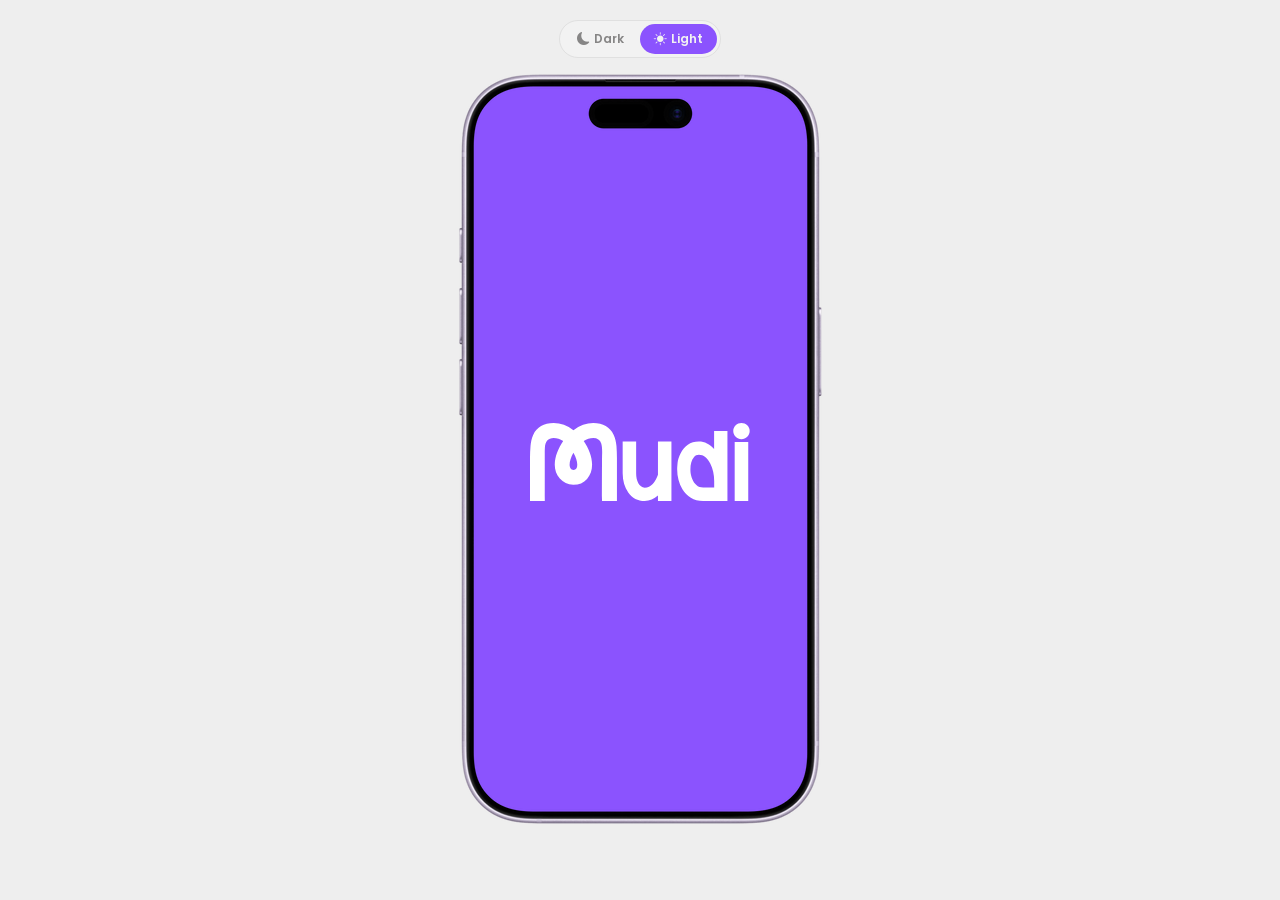
==== index.html @ f869c397 "Mudando para index." ====
<!DOCTYPE html>
<html lang="pt-BR" data-theme="light">
  <head>
    <meta charset="UTF-8" />
    <meta name="viewport" content="width=device-width, initial-scale=1.0" />
    <title>Mudi</title>
    <link rel="icon" type="image/x-icon" href="/images/brand/mudi.png">
    <link rel="preconnect" href="https://fonts.googleapis.com">
    <link rel="preconnect" href="https://fonts.gstatic.com" crossorigin>
    <link
      href="https://fonts.googleapis.com/css2?family=Poppins:wght@300;400;500;600;700&display=swap"
      rel="stylesheet">
    <link rel="stylesheet"
      href="https://cdn.jsdelivr.net/npm/bootstrap-icons@1.11.3/font/bootstrap-icons.min.css">
    <link rel="stylesheet" href="sass/main.css" />
  </head>
  <body>

    <header class="top-bar">
      <nav class="mode-toggle" aria-label="Seleção de tema">
        <button class="mode-btn" aria-pressed="false" onclick="setMode('dark')">
          <i class="bi bi-moon-fill"></i> Dark
        </button>
        <button class="mode-btn active" aria-pressed="true"
          onclick="setMode('light')">
          <i class="bi bi-sun-fill"></i> Light
        </button>
      </nav>
    </header>

    <main class="phone-wrap" aria-label="Apresentação Mudi">
      <img class="phone-wrap__mockup" src="images/mockup.png" alt
        aria-hidden="true">

      <div class="ob-screen">
        <!-- ── Slide 0 — Splash ── -->
        <section class="ob-slide ob-slide--splash active" id="ob0"
          aria-label="Carregando Mudi">
          <div class="ob-splash">
            <svg id="ob-splash__logo" width="220" height="78"
              viewBox="0 0 415 147" fill="none"
              xmlns="http://www.w3.org/2000/svg" aria-label="Mudi">
              <path id="p1"
                d="M163.945 147H135.881C135.881 90.8279 135.881 61.7017 135.991 59.7581C136.1 57.924 136.1 56.0899 136.1 54.2285C136.1 47.5218 135.552 42.2112 134.374 38.4335C132.099 31.5078 127.111 28.0313 119.3 28.0313C112.914 28.0313 106.94 29.9748 101.322 33.9989C110.42 47.0838 117.135 63.4262 117.135 78.7011C117.135 89.0759 113.983 97.9726 107.598 105.336C101.212 112.809 92.5241 116.478 81.5889 116.587C71.0648 116.04 62.6237 112.043 56.238 104.789C49.8523 97.5346 46.7005 88.7748 46.7005 78.7011C46.7005 71.0089 48.2079 63.3441 51.25 55.5425C54.2921 47.7408 58.0742 40.5961 62.6237 33.9989C56.8683 30.0022 50.8115 28.0313 44.6451 28.0313C34.0388 28.0313 28.5027 34.4095 28.0642 47.1933C27.9545 50.0128 27.8449 52.3944 27.8449 54.2285C27.9545 57.8966 27.9545 88.857 27.9545 147H0V65.2877C0 58.4715 0.328873 51.2173 0.986627 43.5251C1.53476 35.833 3.26136 28.7977 5.97459 22.4195C13.018 7.47317 25.9265 0 44.6725 0C57.8824 0 70.3523 4.43462 81.9452 13.4134C93.7573 4.43462 106.227 0 119.328 0C137.964 0 150.872 7.47317 157.916 22.4195C160.739 28.7977 162.465 35.833 163.123 43.5251C163.671 51.2173 164 58.4715 164 65.2877V147H163.945ZM89.1531 78.7011C89.1531 71.9944 86.7687 64.4117 81.8904 55.8709C77.1217 64.4117 74.7373 71.9944 74.7373 78.7011C74.7373 83.4642 76.9024 88.2274 82.2192 88.5559C86.8783 88.4464 89.1531 85.1067 89.1531 78.7011Z"
                stroke="white" stroke-width="3" fill="none" />
              <path id="p2"
                d="M266.8 147H241.374V136.908C234.014 143.526 225.651 147 216.451 147C203.236 147 192.865 141.706 185.338 130.953C178.313 121.192 174.967 109.115 174.8 94.8877V35H200.225V94.8877C200.225 108.95 205.913 121.854 216.451 121.854C228.16 121.854 236.858 110.935 241.374 97.3693V35H266.8V147Z"
                stroke="white" stroke-width="3" fill="none" />
              <path id="p3"
                d="M372.6 147H326.59C308.715 147 295.64 138.045 287.53 124.779C280.91 113.834 277.6 101.231 277.6 87.1357C277.6 84.4824 277.931 80.3367 278.428 75.0302C278.924 69.7236 280.91 63.7538 284.22 57.1206C290.841 43.8543 302.26 34.8995 318.48 34.8995C329.403 34.8995 339.003 39.7085 347.278 49.1608V15H372.435V147H372.6ZM347.443 121.628V109.191C347.443 97.4171 344.961 86.4724 339.996 76.5226C334.534 65.5779 327.417 59.9397 318.645 59.9397C314.839 59.9397 311.694 61.4322 309.212 64.4171C304.743 69.7236 302.591 77.5176 302.591 87.3015C302.591 89.6231 302.426 96.4221 306.067 105.709C309.708 114.995 316.494 121.794 326.59 121.794H347.443V121.628Z"
                stroke="white" stroke-width="3" fill="none" />
              <path id="p4"
                d="M387.974 25.9119C384.925 22.922 383.4 19.2678 383.4 15.1153C383.4 10.9627 384.925 7.30847 387.974 4.31864C391.023 1.32881 394.581 0 398.816 0C403.051 0 406.777 1.49492 409.827 4.31864C412.876 7.30847 414.4 10.9627 414.4 15.1153C414.4 19.2678 412.876 22.922 409.827 25.9119C406.777 28.9017 403.051 30.3966 398.816 30.3966C394.581 30.3966 390.854 28.9017 387.974 25.9119ZM411.69 147H386.111V35.878H411.69V147Z"
                stroke="white" stroke-width="3" fill="none" />
            </svg>
          </div>
        </section>

        <!-- ── Slide 1 ── -->
        <section class="ob-slide ob-slide--purple" id="ob1"
          aria-label="Slide 1 de 3">
          <figure class="ob-illus ob-illus--photo" aria-hidden="true">
            <div class="ob-illus__placeholder">
              <img src="/images/geral/onboarding/onboarding-hero.svg"
                alt="Designer segurando tablet e caneta stylus."
                style="height: 100%;justify-content: start;width: 100%;" />
            </div>
            <div class="ob-illus__overlay"></div>
            <figcaption class="ob-illus__caption ob-pills">
              <span class="pill pill--green-solid">Design</span>
              <span class="pill pill--glass">UI Design</span>
              <span class="pill pill--glass">UX Research</span>
            </figcaption>
          </figure>

          <nav class="ob-dots" aria-label="Progresso 1 de 3">
            <span class="ob-dot ob-dot--active ob-dot--green"
              aria-current="step"></span>
            <span class="ob-dot"></span>
            <span class="ob-dot"></span>
          </nav>

          <h1 class="ob-title">Sua carreira em design começa aqui</h1>
          <p class="ob-body">A Mudi conecta mulheres do design digital a
            oportunidades reais no mercado de trabalho.</p>

          <footer class="ob-footer">
            <button class="btn-primary btn-primary--green" onclick="obNext()">
              Próximo <i class="bi bi-arrow-right" aria-hidden="true"></i>
            </button>
            <button class="btn-skip" onclick="goToLogin()">Pular
              apresentação</button>
          </footer>
        </section>

        <!-- ── Slide 2 ── -->
        <section class="ob-slide ob-slide--purple" id="ob2"
          aria-label="Slide 2 de 3: Mentoria">
          <figure class="ob-illus ob-illus--photo" aria-hidden="true">
            <div class="ob-illus__placeholder"
              style="bottom: 0;position: absolute;z-index: 0;">
              <img src="/images/geral/onboarding/onboarding-mentorship.svg"
                alt="Mulher negra sorrindo com elementos gráficos verdes ao fundo."
                style="height: 100%;width: 100%;" />
            </div>
            <div class="ob-chat"
              style="bottom: 0;position: absolute;z-index: 1;">
              <blockquote
                class="ob-chat__bubble ob-chat__bubble--out float-anim">
                Uso Figma há 4 anos! Posso te guiar do básico ao avançado.
              </blockquote>
              <p class="ob-chat__bubble ob-chat__bubble--in">
                Incrível, quando podemos começar?
              </p>
            </div>
          </figure>

          <nav class="ob-dots" aria-label="Progresso 2 de 3">
            <span class="ob-dot"></span>
            <span class="ob-dot ob-dot--active ob-dot--green"
              aria-current="step"></span>
            <span class="ob-dot"></span>
          </nav>

          <h2 class="ob-title">Aprenda com quem já chegou lá</h2>
          <p class="ob-body">Mentoras, cursos e uma comunidade que cresce junto
            com você.</p>

          <footer class="ob-footer">
            <button class="btn-primary btn-primary--green" onclick="obNext()">
              Próximo <i class="bi bi-arrow-right" aria-hidden="true"></i>
            </button>
            <button class="btn-skip" onclick="goToLogin()">Pular
              apresentação</button>
          </footer>
        </section>

        <!-- ── Slide 3 ── -->
        <section class="ob-slide ob-slide--purple" id="ob3"
          aria-label="Slide 3 de 3: Comunidade">
          <figure class="ob-illus ob-illus--photo" aria-hidden="true"
            style="justify-content: start !important;">
            <div class="ob-illus__placeholder">
              <img src="/images/geral/onboarding/onboarding-community.svg"
                alt="Duas mulheres sorrindo juntas, uma com blazer amarelo e outra com suéter rosa."
                style="height: 100%;width: 100%;" />
            </div>
            <div class="ob-illus__overlay"></div>
            <figcaption class="ob-illus__caption ob-pills">
              <div class="ob-community">
                <div class="ob-community__avatar ob-community__avatar--a"><img
                    src="/images/geral/onboarding/photo1.svg"
                    alt="Foto de Usuária."></div>
                <div class="ob-community__avatar ob-community__avatar--b"><img
                    src="/images/geral/onboarding/photo2.svg"
                    alt="Foto de Usuária."></div>
                <div class="ob-community__avatar ob-community__avatar--c"><img
                    src="/images/geral/onboarding/photo3.svg"
                    alt="Foto de Usuária."></div>
                <div
                  class="ob-community__avatar ob-community__avatar--more float-anim"
                  aria-label="+48 membros">+48</div>
              </div>
              <div class="ob-pills">
                <span class="pill pill--glass">Direção de Arte</span>
                <span class="pill pill--glass">Front-end</span>
                <span class="pill pill--green-solid">UX Design</span>
              </div>
            </figcaption>
          </figure>

          <nav class="ob-dots" aria-label="Progresso 3 de 3">
            <span class="ob-dot ob-dot--light"></span>
            <span class="ob-dot ob-dot--light"></span>
            <span class="ob-dot ob-dot--active ob-dot--white"
              aria-current="step"></span>
          </nav>

          <h2 class="ob-title ob-title--white">Uma comunidade feita para
            você</h2>
          <p class="ob-body ob-body--white">Canais temáticos, vagas e mentoria —
            tudo num só lugar.</p>

          <button class="btn-primary btn-primary--white"
            onclick="goToLogin()">Começar agora</button>
        </section>

        <!-- ── Slide 4 — Auth ── -->
        <section class="ob-slide ob-slide--auth" id="ob4"
          aria-label="Acesso à conta">
          <h2 class="ob-title ob-title--dark">Bem-vinda!</h2>
          <p class="ob-body ob-body--dark">Entre ou crie sua conta para
            começar.</p>

          <nav class="tab-row" role="tablist" aria-label="Tipo de acesso">
            <button class="tab tab--active" id="t-login" role="tab"
              aria-selected="true"
              aria-controls="auth-login"
              onclick="switchTab('login')">Entrar</button>
            <button class="tab" id="t-cad" role="tab" aria-selected="false"
              aria-controls="auth-cad"
              onclick="switchTab('cad')">Cadastrar</button>
          </nav>

          <!-- Login -->
          <form id="auth-login" role="tabpanel" aria-labelledby="t-login"
            onsubmit="event.preventDefault(); enterApp();">
            <label class="visually-hidden" for="login-email">E-mail</label>
            <input class="input" id="login-email" type="email"
              placeholder="seu@email.com" autocomplete="email" required />

            <label class="visually-hidden" for="login-senha">Senha</label>
            <input class="input" id="login-senha" type="password"
              placeholder="Sua senha" autocomplete="current-password"
              required />

            <button type="button" class="btn-forgot">Esqueci minha
              senha</button>
            <button type="submit" class="btn-primary btn-primary--green">
              Entrar <i class="bi bi-arrow-right" aria-hidden="true"></i>
            </button>
          </form>

          <!-- Cadastro -->
          <form id="auth-cad" class="auth-form--hidden" role="tabpanel"
            aria-labelledby="t-cad"
            onsubmit="event.preventDefault(); enterApp();">
            <label class="visually-hidden" for="cad-nome">Nome completo</label>
            <input class="input" id="cad-nome" type="text"
              placeholder="Nome completo" autocomplete="name" required />

            <label class="visually-hidden" for="cad-email">E-mail</label>
            <input class="input" id="cad-email" type="email"
              placeholder="seu@email.com" autocomplete="email" required />

            <label class="visually-hidden" for="cad-senha">Senha</label>
            <input class="input" id="cad-senha" type="password"
              placeholder="Mínimo 8 caracteres" autocomplete="new-password"
              minlength="8" required />

            <label class="visually-hidden" for="cad-area">Área de
              atuação</label>
            <select class="input-select" id="cad-area" required>
              <option value disabled selected>Área de atuação</option>
              <option value="ux">UX Design</option>
              <option value="ui">UI Design</option>
              <option value="product">Product Design</option>
              <option value="motion">Motion Design</option>
              <option value="research">UX Research</option>
              <option value="ds">Design System</option>
              <option value="outro">Outra área</option>
            </select>

            <label class="visually-hidden" for="cad-nivel">Nível de
              experiência</label>
            <select class="input-select" id="cad-nivel" required>
              <option value disabled selected>Nível de experiência</option>
              <option value="estudante">Estudante</option>
              <option value="transicao">Em transição de carreira</option>
              <option value="junior">Júnior (0–2 anos)</option>
              <option value="pleno">Pleno (2–5 anos)</option>
              <option value="senior">Sênior (5+ anos)</option>
            </select>

            <label class="visually-hidden" for="cad-cidade">Cidade</label>
            <input class="input" id="cad-cidade" type="text"
              placeholder="Cidade (ex: São Paulo, SP)"
              autocomplete="address-level2" />

            <button type="submit" class="btn-primary btn-primary--green">
              Criar conta <i class="bi bi-arrow-right" aria-hidden="true"></i>
            </button>
          </form>

          <div class="auth-divider" role="separator">
            <div class="auth-divider__line"></div>
            <span class="auth-divider__text">ou continue com</span>
            <div class="auth-divider__line"></div>
          </div>

          <!-- Google -->
          <button class="btn-oauth" type="button"
            aria-label="Entrar com Google">
            <svg width="16" height="16" viewBox="0 0 24 24" aria-hidden="true">
              <path
                d="M22.56 12.25c0-.78-.07-1.53-.2-2.25H12v4.26h5.92c-.26 1.37-1.04 2.53-2.21 3.31v2.77h3.57c2.08-1.92 3.28-4.74 3.28-8.09z"
                fill="#4285F4" />
              <path
                d="M12 23c2.97 0 5.46-.98 7.28-2.66l-3.57-2.77c-.98.66-2.23 1.06-3.71 1.06-2.86 0-5.29-1.93-6.16-4.53H2.18v2.84C3.99 20.53 7.7 23 12 23z"
                fill="#34A853" />
              <path
                d="M5.84 14.09c-.22-.66-.35-1.36-.35-2.09s.13-1.43.35-2.09V7.07H2.18C1.43 8.55 1 10.22 1 12s.43 3.45 1.18 4.93l3.66-2.84z"
                fill="#FBBC05" />
              <path
                d="M12 5.38c1.62 0 3.06.56 4.21 1.64l3.15-3.15C17.45 2.09 14.97 1 12 1 7.7 1 3.99 3.47 2.18 7.07l3.66 2.84c.87-2.6 3.3-4.53 6.16-4.53z"
                fill="#EA4335" />
            </svg>
            Google
          </button>

          <!-- Apple -->
          <button class="btn-oauth" type="button" aria-label="Entrar com Apple">
            <i class="bi bi-apple" aria-hidden="true"></i>
            Apple
          </button>

          <footer class="auth-legal">
            Ao continuar, você concorda com os
            <a href="#" rel="noopener">Termos de uso</a> e
            <a href="#" rel="noopener">Política de privacidade</a>
          </footer>

        </section>
      </div>
    </main>

    <script>
      function setMode(mode) {
        document.documentElement.setAttribute('data-theme', mode);
        document.querySelectorAll('.mode-btn').forEach(btn => {
          const active = btn.textContent.trim().toLowerCase().startsWith(mode === 'dark' ? 'dark' : 'light');
          btn.classList.toggle('active', active);
          btn.setAttribute('aria-pressed', active);
        });
      }

      let slide = 0;

      const ids = ['p1','p2','p3','p4'];
      const drawDur   = [1000, 700, 800, 500];
      const drawDelay = [0,    400, 800, 1200];
      const fillDelay = [950,  650, 750, 450];  

      ids.forEach((id, i) => {
        const p = document.getElementById(id);
        const len = p.getTotalLength();
        p.style.strokeDasharray  = len;
        p.style.strokeDashoffset = len;

        setTimeout(() => {
          p.style.transition = `stroke-dashoffset ${drawDur[i]}ms cubic-bezier(.4,0,.2,1)`;
          p.style.strokeDashoffset = '0';
        }, drawDelay[i] + 30);

        setTimeout(() => {
          p.style.transition = 'fill 300ms ease, stroke 300ms ease';
          p.style.fill   = 'white';
          p.style.stroke = 'transparent';
        }, drawDelay[i] + fillDelay[i]);
      });

      setTimeout(() => obNext(), 2800);  

      function obNext() {
        const old = document.getElementById('ob' + slide);
        old.classList.remove('active'); old.classList.add('exit');
        setTimeout(() => old.classList.remove('exit'), 420);
        slide++;
        document.getElementById('ob' + slide).classList.add('active');
      }

      function goToLogin() {
        const old = document.getElementById('ob' + slide);
        old.classList.remove('active'); old.classList.add('exit');
        setTimeout(() => old.classList.remove('exit'), 420);
        slide = 4;
        document.getElementById('ob4').classList.add('active');
      }

      function enterApp() { window.location.href = 'feed.html'; }

      function switchTab(tab) {
        const isLogin = tab === 'login';
        document.getElementById('t-login').classList.toggle('tab--active', isLogin);
        document.getElementById('t-login').setAttribute('aria-selected', isLogin);
        document.getElementById('t-cad').classList.toggle('tab--active', !isLogin);
        document.getElementById('t-cad').setAttribute('aria-selected', !isLogin);
        document.getElementById('auth-login').classList.toggle('auth-form--hidden', !isLogin);
        document.getElementById('auth-cad').classList.toggle('auth-form--hidden', isLogin);
      }
    </script>
  </body>
</html>
---- sass/main.css ----
:root {
  --color-black: #1D2331;
  --color-blue: #4A6CF7;
  --color-gray-0: #F8F8F8;
  --color-gray-1: #EEEEEE;
  --color-gray-2: #E0E0E0;
  --color-gray-3: #868585;
  --color-gray-4: #444444;
  --color-gray-5: #1A1A1A;
  --color-gray-6: #111111;
  --color-green: #8EFF01;
  --color-green-light: #B5FF58;
  --color-pink: #EA196B;
  --color-purple: #8B53FE;
  --color-purple-dark: #6B3FCC;
  --color-purple-light: #BDA8EA;
  --color-white: #F2F2F2;
  --color-yellow: #FCF52B;
  --bg-card: var(--color-white);
  --bg-input: rgba(0, 0, 0, .04);
  --bg-page: var(--color-gray-1);
  --bg-surface: var(--color-white);
  --border-color: var(--color-gray-2);
  --radius-action: 999px;
  --radius-input: 12px;
  --radius-card: 16px;
  --radius-surface: 20px;
  --color-error: var(--color-pink);
  --color-info: var(--color-blue);
  --color-primary: var(--color-purple);
  --color-secondary: var(--color-green);
  --color-success: var(--color-green);
  --color-warning: var(--color-yellow);
  --text-contrast: var(--color-gray-5);
  --text-disabled: var(--color-gray-3);
  --text-main: var(--color-gray-5);
  --text-muted: var(--color-gray-3);
  --font-primary: 'Poppins', sans-serif;
  --font-size-2xs: 9px;
  --font-size-xs: 11px;
  --font-size-sm: 12px;
  --font-size-md: 14px;
  --font-size-lg: 16px;
  --font-size-xl: 20px;
  --font-size-2xl: 24px;
  --gap-2xs: 2px;
  --gap-xs: 4px;
  --gap-sm: 8px;
  --gap-md: 16px;
  --gap-lg: 24px;
  --gap-xl: 32px;
  --gap-2xl: 48px;
  --shadow-sm: 0 1px 4px rgba(0, 0, 0, .06);
  --shadow-md: 0 4px 16px rgba(0, 0, 0, .10);
  --shadow-lg: 0 8px 32px rgba(0, 0, 0, .18);
  --transition-fast: 0.15s ease;
  --transition-normal: 0.25s ease;
  --transition-slow: 0.4s cubic-bezier(.4, 0, .2, 1);
  --mockup-blend: screen;
}

[data-theme=dark] {
  --bg-card: #222222;
  --bg-input: rgba(255, 255, 255, .07);
  --bg-page: var(--color-gray-6);
  --bg-surface: var(--color-gray-5);
  --border-color: #333333;
  --text-contrast: var(--color-white);
  --text-disabled: #555555;
  --text-main: #CCCCCC;
  --text-muted: #888888;
}

*,
*::before,
*::after {
  -webkit-tap-highlight-color: transparent;
  box-sizing: border-box;
  margin: 0;
  padding: 0;
}

body {
  align-items: center;
  background: var(--bg-page);
  color: var(--text-main);
  display: flex;
  flex-direction: column;
  font-family: var(--font-primary);
  gap: var(--gap-md);
  justify-content: flex-start;
  min-height: 100vh;
  padding: 20px 16px 32px;
  transition: background var(--transition-normal), color var(--transition-normal);
}

a {
  color: inherit;
  text-decoration: none;
}

button {
  cursor: pointer;
  font-family: var(--font-primary);
}

img, svg {
  display: block;
}

ul {
  list-style: none;
}

.visually-hidden {
  clip: rect(0 0 0 0);
  clip-path: inset(50%);
  height: 1px;
  overflow: hidden;
  position: absolute;
  white-space: nowrap;
  width: 1px;
}

@keyframes float-anim {
  0%, 100% {
    transform: translateY(0);
  }
  50% {
    transform: translateY(-6px);
  }
}
@keyframes fade-in {
  from {
    opacity: 0;
    transform: translateY(8px);
  }
  to {
    opacity: 1;
    transform: translateY(0);
  }
}
@keyframes slide-up {
  from {
    transform: translateY(100%);
  }
  to {
    transform: translateY(0);
  }
}
@keyframes pop-in {
  0% {
    opacity: 0;
    transform: scale(0.85);
  }
  100% {
    opacity: 1;
    transform: scale(1);
  }
}
@keyframes pulse {
  0%, 100% {
    opacity: 1;
  }
  50% {
    opacity: 0.4;
  }
}
.float-anim {
  animation: float-anim 3s ease-in-out infinite;
}

.fade-in {
  animation: fade-in 0.35s ease both;
}

.top-bar {
  align-items: center;
  display: flex;
  gap: var(--gap-sm);
  justify-content: center;
}

.mode-toggle {
  background: var(--bg-card);
  border: 1px solid var(--border-color);
  border-radius: var(--radius-action);
  display: flex;
  gap: 2px;
  padding: 3px;
}

.mode-btn {
  align-items: center;
  background: transparent;
  border: none;
  border-radius: var(--radius-action);
  color: var(--text-muted);
  cursor: pointer;
  display: flex;
  font-family: var(--font-primary);
  font-size: var(--font-size-sm);
  font-weight: 600;
  gap: 4px;
  padding: 5px 14px;
  transition: all var(--transition-normal);
}
.mode-btn .bi {
  font-size: 13px;
}
.mode-btn.active, .mode-btn[aria-pressed=true] {
  background: var(--color-primary);
  color: var(--color-white);
}

.pill {
  align-items: center;
  border-radius: var(--radius-action);
  display: inline-flex;
  font-family: var(--font-primary);
  font-size: var(--font-size-xs);
  font-weight: 600;
  gap: 4px;
  padding: 4px 12px;
  white-space: nowrap;
}
.pill--glass {
  background: rgba(255, 255, 255, 0.15);
  border: 1px solid rgba(255, 255, 255, 0.2);
  color: var(--color-white);
}
.pill--gray {
  background: var(--bg-input);
  border: 1px solid var(--border-color);
  color: var(--text-muted);
}
.pill--green {
  background: rgba(142, 255, 1, 0.12);
  border: 1px solid rgba(142, 255, 1, 0.3);
  color: #5db800;
}
[data-theme=dark] .pill--green {
  color: var(--color-green);
}
.pill--green-solid {
  background: var(--color-secondary);
  color: var(--color-gray-6);
}
.pill--purple {
  background: rgba(139, 83, 254, 0.12);
  border: 1px solid rgba(139, 83, 254, 0.3);
  color: var(--color-primary);
}
.pill--blue {
  background: rgba(74, 108, 247, 0.12);
  border: 1px solid rgba(74, 108, 247, 0.3);
  color: var(--color-blue);
}
.pill--yellow {
  background: rgba(252, 245, 43, 0.15);
  border: 1px solid rgba(252, 245, 43, 0.35);
  color: #a89400;
}
[data-theme=dark] .pill--yellow {
  color: var(--color-yellow);
}
.pill--pink {
  background: rgba(234, 25, 107, 0.12);
  border: 1px solid rgba(234, 25, 107, 0.3);
  color: var(--color-pink);
}
.pill--level {
  background: rgba(139, 83, 254, 0.08);
  border: 1px solid rgba(139, 83, 254, 0.2);
  color: var(--color-primary);
  font-size: var(--font-size-2xs);
  letter-spacing: 0.04em;
  text-transform: uppercase;
}

.skill-tag {
  align-items: center;
  background: var(--bg-card);
  border: 1.5px solid var(--border-color);
  border-radius: var(--radius-action);
  color: var(--text-main);
  display: inline-flex;
  font-family: var(--font-primary);
  font-size: var(--font-size-sm);
  font-weight: 600;
  gap: var(--gap-xs);
  padding: 6px 14px;
  transition: border-color var(--transition-normal), background var(--transition-normal);
}
.skill-tag .bi {
  color: var(--color-primary);
  font-size: 13px;
}
.skill-tag--highlighted {
  background: rgba(139, 83, 254, 0.08);
  border-color: rgba(139, 83, 254, 0.3);
  color: var(--color-primary);
}

.btn-outline, .btn-primary {
  border: none;
  border-radius: var(--radius-action);
  cursor: pointer;
  font-family: var(--font-primary);
  font-weight: 700;
  transition: opacity var(--transition-fast), transform var(--transition-fast), background var(--transition-fast);
  width: 100%;
}
.btn-outline:active, .btn-primary:active {
  transform: scale(0.97);
}
.btn-outline:focus-visible, .btn-primary:focus-visible {
  outline: 2px solid var(--color-primary);
  outline-offset: 3px;
}

.btn-primary {
  font-size: var(--font-size-md);
  padding: 14px var(--gap-lg);
}
.btn-primary:hover {
  opacity: 0.88;
}
.btn-primary--green {
  background: var(--color-secondary);
  color: var(--color-gray-6);
}
.btn-primary--purple {
  background: var(--color-primary);
  color: var(--color-white);
}
.btn-primary--white {
  background: var(--color-white);
  color: var(--color-primary);
}

.btn-outline {
  background: transparent;
  border: 1.5px solid var(--border-color);
  color: var(--text-main);
  font-size: var(--font-size-md);
  padding: 13px var(--gap-lg);
}
.btn-outline:hover {
  background: rgba(255, 255, 255, 0.04);
}

.btn-sm {
  border: none;
  border-radius: var(--radius-action);
  cursor: pointer;
  font-family: var(--font-primary);
  font-size: var(--font-size-sm);
  font-weight: 600;
  padding: 7px var(--gap-md);
  transition: opacity var(--transition-fast);
  width: auto;
}
.btn-sm:hover {
  opacity: 0.85;
}
.btn-sm:focus-visible {
  outline: 2px solid var(--color-primary);
  outline-offset: 2px;
}
.btn-sm--green {
  background: var(--color-secondary);
  color: var(--color-gray-6);
}
.btn-sm--purple {
  background: var(--color-primary);
  color: var(--color-white);
}
.btn-sm--ghost {
  background: transparent;
  border: 1.5px solid var(--border-color);
  color: var(--text-main);
}

.btn-oauth {
  align-items: center;
  border-radius: var(--radius-action);
  border: 1.5px solid var(--border-color);
  cursor: pointer;
  display: flex;
  font-family: var(--font-primary);
  font-size: 13px;
  font-weight: 600;
  gap: var(--gap-sm);
  justify-content: center;
  margin-bottom: var(--gap-sm);
  padding: 12px var(--gap-md);
  transition: background var(--transition-normal);
  width: 100%;
  background: var(--bg-input);
  color: var(--text-contrast);
}
.btn-oauth:hover {
  background: var(--bg-card);
}
.btn-oauth--dark {
  background: rgba(255, 255, 255, 0.07);
  border-color: rgba(255, 255, 255, 0.14);
  color: rgba(255, 255, 255, 0.85);
}
.btn-oauth--dark:hover {
  background: rgba(255, 255, 255, 0.12);
}

.btn-skip {
  background: none;
  border: none;
  border-radius: var(--radius-action);
  color: rgba(255, 255, 255, 0.45);
  cursor: pointer;
  font-family: var(--font-primary);
  font-size: var(--font-size-sm);
  font-weight: 500;
  margin-top: var(--gap-md);
  padding: var(--gap-sm) 0;
  text-align: center;
  transition: color var(--transition-normal);
  width: 100%;
}
.btn-skip:hover {
  color: rgba(255, 255, 255, 0.75);
}

.btn-forgot {
  background: none;
  border: none;
  color: var(--color-primary);
  cursor: pointer;
  display: block;
  font-family: var(--font-primary);
  font-size: var(--font-size-sm);
  font-weight: 500;
  margin-bottom: var(--gap-md);
  padding: var(--gap-xs) 0;
  text-align: right;
  width: 100%;
}
.btn-forgot:hover {
  text-decoration: underline;
}

.btn-icon {
  align-items: center;
  background: transparent;
  border: none;
  border-radius: var(--radius-action);
  color: var(--color-primary);
  cursor: pointer;
  display: flex;
  font-size: var(--font-size-xl);
  height: var(--gap-xl);
  justify-content: center;
  padding: var(--gap-xs);
  position: relative;
  transition: color var(--transition-fast), background var(--transition-fast);
  width: var(--gap-xl);
}
.btn-icon:hover {
  background: var(--bg-input);
}
.btn-icon:focus-visible {
  outline: 2px solid var(--color-primary);
  outline-offset: 2px;
}

.back-btn {
  align-items: center;
  background: var(--bg-card);
  border: 1px solid var(--border-color);
  border-radius: 50%;
  color: var(--text-main);
  cursor: pointer;
  display: flex;
  flex-shrink: 0;
  height: 34px;
  justify-content: center;
  transition: background var(--transition-fast);
  width: 34px;
}
.back-btn:hover {
  background: var(--border-color);
}
.back-btn:focus-visible {
  outline: 2px solid var(--color-primary);
  outline-offset: 2px;
}

.input {
  background: var(--bg-input);
  border: 1.5px solid var(--border-color);
  border-radius: var(--radius-input);
  box-sizing: border-box;
  color: var(--text-contrast);
  display: block;
  font-family: var(--font-primary);
  font-size: var(--font-size-md);
  margin-bottom: var(--gap-sm);
  outline: none;
  padding: 12px 14px;
  transition: border-color var(--transition-normal), box-shadow var(--transition-normal);
  width: 100%;
}
.input::-moz-placeholder {
  color: var(--text-disabled);
}
.input::placeholder {
  color: var(--text-disabled);
}
.input:focus {
  border-color: var(--color-primary);
  box-shadow: 0 0 0 3px rgba(139, 83, 254, 0.12);
}
.input:invalid:not(:-moz-placeholder) {
  border-color: var(--color-error);
  box-shadow: 0 0 0 3px rgba(234, 25, 107, 0.1);
}
.input:invalid:not(:placeholder-shown) {
  border-color: var(--color-error);
  box-shadow: 0 0 0 3px rgba(234, 25, 107, 0.1);
}

.input--dark {
  background: rgba(255, 255, 255, 0.07);
  border-color: rgba(255, 255, 255, 0.12);
  color: var(--color-white);
}
.input--dark::-moz-placeholder {
  color: rgba(255, 255, 255, 0.3);
}
.input--dark::placeholder {
  color: rgba(255, 255, 255, 0.3);
}
.input--dark:focus {
  border-color: var(--color-primary);
}

.input-select {
  -webkit-appearance: none;
     -moz-appearance: none;
          appearance: none;
  background: var(--bg-input) url("data:image/svg+xml,%3Csvg xmlns='http://www.w3.org/2000/svg' width='12' height='12' viewBox='0 0 16 16'%3E%3Cpath fill='%23888' d='M7.247 11.14L2.451 5.658C1.885 5.013 2.345 4 3.204 4h9.592a1 1 0 0 1 .753 1.659l-4.796 5.48a1 1 0 0 1-1.506 0z'/%3E%3C/svg%3E") no-repeat right 14px center;
  border: 1.5px solid var(--border-color);
  border-radius: var(--radius-input);
  box-sizing: border-box;
  color: var(--text-contrast);
  cursor: pointer;
  display: block;
  font-family: var(--font-primary);
  font-size: var(--font-size-md);
  margin-bottom: var(--gap-sm);
  outline: none;
  padding: 12px 36px 12px 14px;
  transition: border-color var(--transition-normal);
  width: 100%;
}
.input-select:focus {
  border-color: var(--color-primary);
}

.input-select--dark {
  background-color: rgba(255, 255, 255, 0.07);
  border-color: rgba(255, 255, 255, 0.12);
  color: var(--color-white);
}

.input-count {
  color: var(--text-muted);
  font-size: var(--font-size-xs);
  margin-bottom: var(--gap-sm);
  margin-top: calc(var(--gap-xs) * -1);
  text-align: right;
}

.field-label {
  color: var(--text-muted);
  display: block;
  font-size: var(--font-size-xs);
  font-weight: 600;
  letter-spacing: 0.04em;
  margin-bottom: var(--gap-xs);
  text-transform: uppercase;
}

.field-label--dark {
  color: rgba(255, 255, 255, 0.5);
}

.search-bar {
  align-items: center;
  background: var(--bg-input);
  border: 1.5px solid var(--border-color);
  border-radius: var(--radius-action);
  display: flex;
  gap: var(--gap-sm);
  margin-bottom: var(--gap-sm);
  padding: 9px 14px;
  transition: border-color var(--transition-normal), box-shadow var(--transition-normal);
}
.search-bar:focus-within {
  border-color: var(--color-primary);
  box-shadow: 0 0 0 3px rgba(139, 83, 254, 0.1);
}
.search-bar input {
  background: none;
  border: none;
  color: var(--text-main);
  flex: 1;
  font-family: var(--font-primary);
  font-size: var(--font-size-md);
  outline: none;
}
.search-bar input::-moz-placeholder {
  color: var(--text-disabled);
}
.search-bar input::placeholder {
  color: var(--text-disabled);
}
.search-bar .bi {
  color: var(--text-muted);
  flex-shrink: 0;
  font-size: 15px;
}

.filter-row {
  display: flex;
  flex-wrap: nowrap;
  gap: var(--gap-xs);
  margin-bottom: var(--gap-md);
  overflow-x: auto;
  padding-bottom: 2px;
  scrollbar-width: none;
}
.filter-row::-webkit-scrollbar {
  display: none;
}

.filter-chip {
  background: var(--bg-card);
  border: 1.5px solid var(--border-color);
  border-radius: var(--radius-action);
  color: var(--text-muted);
  cursor: pointer;
  flex-shrink: 0;
  font-family: var(--font-primary);
  font-size: var(--font-size-xs);
  font-weight: 600;
  padding: 6px 14px;
  transition: all var(--transition-normal);
  white-space: nowrap;
}
.filter-chip:focus-visible {
  outline: 2px solid var(--color-primary);
  outline-offset: 2px;
}
.filter-chip.on, .filter-chip[aria-selected=true] {
  background: var(--color-primary);
  border-color: var(--color-primary);
  color: var(--color-white);
}

.tab-row {
  background: var(--bg-input);
  border: 1.5px solid var(--border-color);
  border-radius: var(--radius-input);
  display: flex;
  flex-shrink: 0;
  gap: 3px;
  margin-bottom: var(--gap-md);
  padding: 3px;
}

.tab {
  background: transparent;
  border: none;
  border-radius: var(--radius-action);
  color: var(--text-muted);
  cursor: pointer;
  flex: 1;
  font-family: var(--font-primary);
  font-size: var(--font-size-sm);
  font-weight: 600;
  padding: 9px;
  transition: all var(--transition-normal);
}
.tab:focus-visible {
  outline: 2px solid var(--color-primary);
  outline-offset: 2px;
}
.tab--active, .tab[aria-selected=true] {
  background: var(--color-primary);
  color: var(--color-white);
}

.auth-form--hidden {
  display: none;
}

.auth-divider {
  align-items: center;
  display: flex;
  gap: var(--gap-sm);
  margin: var(--gap-sm) 0 var(--gap-md);
}
.auth-divider__line {
  flex: 1;
  height: 1px;
  background: var(--border-color);
}
.auth-divider__text {
  color: var(--text-muted);
  font-size: var(--font-size-xs);
  font-weight: 500;
  white-space: nowrap;
}

.auth-divider--dark .auth-divider__line {
  background: rgba(255, 255, 255, 0.12);
}
.auth-divider--dark .auth-divider__text {
  color: rgba(255, 255, 255, 0.4);
}

.auth-legal {
  color: var(--text-muted);
  font-size: var(--font-size-xs);
  line-height: 1.7;
  margin-top: var(--gap-md);
  text-align: center;
}
.auth-legal a {
  color: var(--color-primary);
  text-decoration: none;
}
.auth-legal a:hover {
  text-decoration: underline;
}

.auth-legal--dark {
  color: rgba(255, 255, 255, 0.3);
}
.auth-legal--dark a {
  color: var(--color-purple-light);
}

.upload-area {
  border: 2px dashed var(--border-color);
  border-radius: var(--radius-card);
  cursor: pointer;
  margin-bottom: var(--gap-md);
  padding: var(--gap-lg);
  text-align: center;
  transition: border-color var(--transition-normal);
}
.upload-area:hover, .upload-area:focus-within {
  border-color: var(--color-secondary);
}
.upload-area__icon {
  font-size: 24px;
  margin-bottom: 4px;
}
.upload-area__label {
  color: var(--text-muted);
  font-size: var(--font-size-sm);
}

.phone-wrap {
  height: 750px;
  margin: 0 auto;
  position: relative;
  width: 363px;
}

.phone-wrap__mockup {
  height: 100%;
  left: 0;
  pointer-events: none;
  position: absolute;
  top: 0;
  width: 100%;
  z-index: 10;
}

.ob-screen {
  border-radius: 56px;
  bottom: 7px;
  left: 10px;
  overflow: hidden;
  position: absolute;
  right: 10px;
  top: 8px;
  z-index: 1;
}

.phone {
  background: var(--bg-surface);
  border-radius: 78px;
  display: flex;
  flex-direction: column;
  height: 100%;
  overflow: hidden;
  padding: var(--gap-md);
  position: relative;
}

.scroll-area {
  flex: 1;
  overflow-y: auto;
  -webkit-overflow-scrolling: touch;
  scrollbar-width: none;
}
.scroll-area::-webkit-scrollbar {
  display: none;
}

.scroll-spacer {
  height: 16px;
}

.bottom-nav {
  align-items: flex-start;
  background: var(--bg-surface);
  border-top: 1px solid var(--border-color);
  display: flex;
  flex-shrink: 0;
  justify-content: space-around;
  padding: var(--gap-sm) var(--gap-xs) var(--gap-md);
}

.nav-item {
  align-items: center;
  color: var(--color-gray-3);
  display: flex;
  flex: 1;
  flex-direction: column;
  font-family: var(--font-primary);
  font-size: var(--font-size-xl);
  font-weight: 600;
  gap: var(--gap-sm);
  padding: var(--gap-xs) var(--gap-xs);
  text-decoration: none;
  transition: color var(--transition-normal);
}
.nav-item:focus-visible {
  border-radius: var(--radius-card);
  outline: 2px solid var(--color-primary);
  outline-offset: 2px;
}

.nav-icon-wrap {
  align-items: center;
  border-radius: var(--radius-action);
  display: flex;
  height: var(--gap-xl);
  justify-content: center;
  position: relative;
  transition: background var(--transition-normal), color var(--transition-normal);
  width: var(--gap-xl);
}

.nav-label {
  font-size: var(--font-size-2xs);
  font-weight: 600;
  line-height: 1;
}

.nav-item.active .nav-icon-wrap,
.nav-item[aria-current=page] .nav-icon-wrap {
  background: rgba(139, 83, 254, 0.15);
}

.nav-item.active,
.nav-item[aria-current=page] {
  color: var(--color-primary);
}

.nav-notif {
  background: var(--color-error);
  border: 2px solid var(--bg-surface);
  border-radius: 50%;
  height: 8px;
  position: absolute;
  right: 6px;
  top: 4px;
  width: 8px;
}

.page-header {
  flex-shrink: 0;
  padding: 0 var(--gap-md) 0 var(--gap-md);
}

.page-title {
  align-items: center;
  color: var(--text-contrast);
  display: inline-flex;
  font-size: var(--font-size-xl);
  font-weight: 700;
  gap: var(--gap-xs);
  margin-bottom: var(--gap-sm);
}

.page-subtitle {
  color: var(--text-muted);
  font-size: var(--font-size-sm);
  margin-bottom: var(--gap-md);
}

.modal-overlay {
  align-items: flex-end;
  background: rgba(0, 0, 0, 0.55);
  bottom: 0;
  display: flex;
  inset: 0;
  justify-content: center;
  left: 0;
  opacity: 0;
  pointer-events: none;
  position: absolute;
  right: 0;
  top: 0;
  transition: opacity var(--transition-normal);
  z-index: 9;
}
.modal-overlay.open {
  opacity: 1;
  pointer-events: all;
}
.modal-overlay.open .modal-sheet {
  transform: translateY(0);
}

.modal-sheet {
  background: var(--bg-surface);
  border-radius: var(--radius-surface) var(--radius-surface) 0 0;
  max-height: 85vh;
  overflow-y: auto;
  padding: var(--gap-sm) var(--gap-md) var(--gap-2xl);
  scrollbar-width: none;
  transform: translateY(100%);
  transition: transform var(--transition-slow);
  width: 91%;
}

.modal-handle {
  background: var(--border-color);
  border-radius: var(--radius-action);
  height: 4px;
  margin: 0 auto var(--gap-md);
  width: 40px;
}

.modal-heading {
  color: var(--text-contrast);
  font-size: var(--font-size-lg);
  font-weight: 700;
  margin-bottom: var(--gap-md);
}

.modal-sub {
  color: var(--text-muted);
  font-size: var(--font-size-sm);
  margin-bottom: var(--gap-md);
}

.modal-actions {
  margin-bottom: var(--gap-md);
}

.toast {
  background: var(--color-gray-5);
  border-radius: var(--radius-action);
  bottom: 88px;
  color: var(--color-white);
  font-family: var(--font-primary);
  font-size: var(--font-size-sm);
  font-weight: 600;
  left: 50%;
  opacity: 0;
  padding: 10px 20px;
  pointer-events: none;
  position: absolute;
  transform: translateX(-50%) translateY(8px);
  transition: opacity 0.3s, transform 0.3s;
  white-space: nowrap;
  z-index: 200;
}
.toast.show {
  opacity: 1;
  transform: translateX(-50%) translateY(0);
}

.story-overlay {
  border-radius: 78px;
  bottom: 0;
  left: 0;
  opacity: 0;
  padding: 11px;
  pointer-events: none;
  position: absolute;
  right: 0;
  top: 0;
  transition: opacity var(--transition-normal);
  z-index: 9;
}
.story-overlay.open {
  opacity: 1;
  pointer-events: all;
}

.story-viewer {
  display: flex;
  flex-direction: column;
  height: 100%;
  padding: var(--gap-2xl) var(--gap-lg) var(--gap-lg);
  position: relative;
  z-index: 2;
}

.story-bg {
  background-position: center top;
  background-size: cover;
  bottom: 0;
  left: 0;
  position: absolute;
  right: 0;
  top: 0;
  z-index: 0;
}

.story-bg-overlay {
  background: linear-gradient(to bottom, rgba(0, 0, 0, 0.5) 0%, rgba(0, 0, 0, 0.1) 40%, rgba(0, 0, 0, 0.1) 60%, rgba(0, 0, 0, 0.6) 100%);
  bottom: 0;
  left: 0;
  position: absolute;
  right: 0;
  top: 0;
  z-index: 1;
}

.story-nav {
  bottom: 47px;
  height: 72%;
  position: absolute;
  top: 125px;
  width: 50%;
  z-index: 3;
}
.story-nav--prev {
  left: 0;
}
.story-nav--next {
  right: 0;
}

.story-bars {
  display: flex;
  gap: 3px;
  margin-bottom: var(--gap-sm);
  position: relative;
  z-index: 10;
}

.story-bar {
  background: rgba(255, 255, 255, 0.35);
  border-radius: var(--radius-action);
  flex: 1;
  height: 2px;
  overflow: hidden;
}
.story-bar__fill {
  background: var(--color-white);
  height: 100%;
  width: 0%;
}
.story-bar__fill.done {
  width: 100%;
}

@keyframes story-fill {
  from {
    width: 0%;
  }
  to {
    width: 100%;
  }
}
.story-viewer__header {
  align-items: center;
  display: flex;
  gap: var(--gap-sm);
  margin-bottom: auto;
  position: relative;
  z-index: 10;
}
.story-viewer__header .btn-icon {
  color: var(--color-white);
  margin-left: auto;
}

.story-viewer__name {
  color: var(--color-white);
  font-size: 13px;
  font-weight: 600;
}

.story-viewer__time {
  color: rgba(255, 255, 255, 0.65);
  font-size: var(--font-size-xs);
}

.story-viewer__reply {
  align-items: center;
  display: flex;
  gap: var(--gap-sm);
  position: relative;
  z-index: 10;
}
.story-viewer__reply .input {
  background: rgba(255, 255, 255, 0.15);
  border-color: rgba(255, 255, 255, 0.4);
  color: var(--color-white);
  flex: 1;
  margin-bottom: 0;
}
.story-viewer__reply .input::-moz-placeholder {
  color: rgba(255, 255, 255, 0.6);
}
.story-viewer__reply .input::placeholder {
  color: rgba(255, 255, 255, 0.6);
}
.story-viewer__reply .input:focus {
  border-color: var(--color-white);
}

.ob-slide {
  display: flex;
  flex-direction: column;
  inset: 0;
  opacity: 0;
  overflow: hidden;
  padding: var(--gap-2xl) var(--gap-lg) var(--gap-lg);
  pointer-events: none;
  position: absolute;
  transform: translateX(100%);
  transition: opacity 0.4s ease, transform var(--transition-slow);
}
.ob-slide.active {
  opacity: 1;
  pointer-events: all;
  transform: translateX(0);
}
.ob-slide.exit {
  opacity: 0;
  transform: translateX(-60px);
}
.ob-slide--purple {
  background: var(--color-primary);
}
.ob-slide--splash {
  align-items: center;
  background: var(--color-primary);
  justify-content: center;
}
.ob-slide--auth {
  background: var(--bg-surface);
  overflow-y: auto;
  padding-bottom: var(--gap-xl);
}
.ob-slide--auth .ob-title {
  color: var(--text-contrast);
  margin-top: var(--gap-lg);
}

.ob-illus {
  align-items: center;
  background: rgba(255, 255, 255, 0.06);
  border: 1px solid rgba(255, 255, 255, 0.1);
  border-radius: var(--radius-surface);
  display: flex;
  flex-direction: column;
  flex-shrink: 0;
  gap: var(--gap-md);
  height: 372px;
  justify-content: end;
  margin-bottom: var(--gap-lg);
  overflow: hidden;
  position: relative;
  width: 100%;
}
.ob-illus--photo {
  border: 1px solid rgba(255, 255, 255, 0.2);
  padding: 0;
}
.ob-illus--photo img {
  -o-object-fit: cover;
     object-fit: cover;
  -o-object-position: top center;
     object-position: top center;
}
.ob-illus--photo .ob-illus__overlay {
  background: linear-gradient(to top, rgba(0, 0, 0, 0.6) 0%, transparent 50%);
  bottom: 0;
  left: 0;
  position: absolute;
  right: 0;
  top: 0;
}
.ob-illus--photo .ob-illus__caption {
  bottom: var(--gap-md);
  left: var(--gap-md);
  position: absolute;
}

.ob-splash {
  align-items: center;
  display: flex;
  justify-content: center;
}

.ob-splash__logo path {
  fill: transparent;
  stroke: var(--color-white);
  stroke-width: 3;
  stroke-dasharray: 2000;
  stroke-dashoffset: 2000;
}

.ob-splash__logo path:nth-child(1) {
  animation: draw 0.8s ease forwards 0s, fill 0.3s ease forwards 0.8s;
}

.ob-splash__logo path:nth-child(2) {
  animation: draw 0.8s ease forwards 0.6s, fill 0.3s ease forwards 1.4s;
}

.ob-splash__logo path:nth-child(3) {
  animation: draw 0.8s ease forwards 1.2s, fill 0.3s ease forwards 2s;
}

.ob-splash__logo path:nth-child(4) {
  animation: draw 0.8s ease forwards 1.8s, fill 0.3s ease forwards 2.6s;
}

@keyframes draw {
  to {
    stroke-dashoffset: 0;
  }
}
@keyframes fill {
  to {
    fill: var(--color-white);
    stroke: transparent;
  }
}
.ob-avatar {
  align-items: center;
  background: rgba(142, 255, 1, 0.08);
  border: 2px solid rgba(142, 255, 1, 0.3);
  border-radius: 50%;
  display: flex;
  height: 100px;
  justify-content: center;
  overflow: hidden;
  width: 100px;
}
.ob-avatar img {
  height: 100%;
  -o-object-fit: cover;
     object-fit: cover;
  width: 100%;
}
.ob-avatar__inner {
  align-items: center;
  background: rgba(142, 255, 1, 0.18);
  border: 2px solid rgba(142, 255, 1, 0.5);
  border-radius: 50%;
  display: flex;
  height: 66px;
  justify-content: center;
  overflow: hidden;
  width: 66px;
}
.ob-avatar__inner img {
  height: 100%;
  -o-object-fit: cover;
     object-fit: cover;
  width: 100%;
}

.ob-chat {
  display: flex;
  flex-direction: column;
  gap: var(--gap-sm);
  width: 85%;
}
.ob-chat__bubble {
  border-radius: var(--radius-card);
  font-size: 11px;
  line-height: 1.5;
  margin: 0;
  max-width: 85%;
  padding: 10px 14px;
}
.ob-chat__bubble--in {
  align-self: flex-start;
  background: rgba(255, 255, 255, 0.72);
  border: 1px solid rgba(255, 255, 255, 0.2);
  color: var(--color-gray-5);
}
.ob-chat__bubble--out {
  align-self: flex-end;
  background: var(--color-green);
  border: 1px solid rgba(255, 255, 255, 0.1);
  color: var(--color-gray-6);
  font-weight: 500;
}

.ob-community {
  align-items: center;
  display: flex;
}
.ob-community__avatar {
  align-items: center;
  border: 2px solid var(--color-primary);
  border-radius: 50%;
  display: flex;
  flex-shrink: 0;
  height: 40px;
  justify-content: center;
  margin-right: -12px;
  overflow: hidden;
  width: 40px;
}
.ob-community__avatar img {
  height: 100%;
  -o-object-fit: cover;
     object-fit: cover;
  width: 100%;
}
.ob-community__avatar--dark {
  background: var(--color-gray-6);
}
.ob-community__avatar--green {
  background: var(--color-green);
}
.ob-community__avatar--white {
  background: var(--color-white);
}
.ob-community__avatar--more {
  align-items: center;
  background: rgba(255, 255, 255, 0.2);
  border: 2px solid rgba(255, 255, 255, 0.5);
  color: var(--color-white);
  display: flex;
  font-family: var(--font-primary);
  font-size: var(--font-size-xs);
  font-weight: 700;
  justify-content: center;
  margin-left: -12px;
  margin-right: 0;
}

.ob-pills {
  display: flex;
  flex-wrap: wrap;
  gap: var(--gap-sm);
  justify-content: center;
  padding: 0 var(--gap-sm);
}

.ob-dots {
  display: flex;
  flex-shrink: 0;
  gap: 5px;
  justify-content: center;
  margin-bottom: var(--gap-md);
}

.ob-dot {
  background: rgba(255, 255, 255, 0.25);
  border-radius: var(--radius-action);
  height: 5px;
  transition: all 0.3s ease;
  width: 5px;
}
.ob-dot--active {
  width: 22px;
}
.ob-dot--green {
  background: var(--color-green);
}
.ob-dot--light {
  background: rgba(255, 255, 255, 0.3);
}
.ob-dot--white {
  background: var(--color-white);
}

.ob-title {
  color: rgba(255, 255, 255, 0.95);
  flex-shrink: 0;
  font-size: 22px;
  font-weight: 700;
  line-height: 1.3;
  margin-bottom: var(--gap-sm);
}
.ob-title--white {
  color: var(--color-white);
}
.ob-title--dark {
  color: var(--text-contrast);
}

.ob-body {
  color: rgba(255, 255, 255, 0.6);
  flex-shrink: 0;
  font-size: 13px;
  line-height: 1.65;
  margin-bottom: var(--gap-lg);
}
.ob-body--white {
  color: rgba(255, 255, 255, 0.75);
}
.ob-body--dark {
  color: var(--text-muted);
}

.ob-footer {
  display: flex;
  flex-direction: column;
  margin-top: auto;
}

.avatar {
  align-items: center;
  border-radius: 50%;
  display: flex;
  flex-shrink: 0;
  font-weight: 700;
  height: var(--gap-2xl);
  justify-content: center;
  overflow: hidden;
  width: var(--gap-2xl);
}
.avatar--green {
  background: rgba(142, 255, 1, 0.18);
  color: #5db800;
}
.avatar--purple {
  background: rgba(139, 83, 254, 0.18);
  color: var(--color-primary);
}
.avatar--pink {
  background: rgba(234, 25, 107, 0.15);
  color: var(--color-pink);
}
.avatar--gradient {
  background: linear-gradient(135deg, var(--color-primary), var(--color-secondary));
  color: var(--color-gray-6);
}
[data-theme=dark] .avatar--green {
  color: var(--color-green);
}
.avatar img {
  height: 100%;
  -o-object-fit: cover;
     object-fit: cover;
  width: 100%;
}

.feed-header {
  align-items: center;
  border-bottom: 1px solid transparent;
  display: flex;
  flex-shrink: 0;
  justify-content: space-between;
  padding: var(--gap-xl) var(--gap-md) var(--gap-md);
}
.feed-header.scrolled {
  border-bottom-color: var(--border-color);
}

.feed-header__logo {
  align-items: center;
  display: flex;
  height: 28px;
}
.feed-header__logo img {
  height: 100%;
  -o-object-fit: contain;
     object-fit: contain;
  width: auto;
}

.feed-header__actions {
  align-items: center;
  display: flex;
  gap: var(--gap-sm);
}

.feed-stories {
  display: flex;
  gap: var(--gap-md);
  overflow-x: auto;
  padding: 0 var(--gap-md) var(--gap-md);
  scrollbar-width: none;
}
.feed-stories::-webkit-scrollbar {
  display: none;
}

.story-item {
  align-items: center;
  display: flex;
  flex-direction: column;
  flex-shrink: 0;
  gap: var(--gap-xs);
}

.story-ring {
  background: linear-gradient(135deg, var(--color-primary), var(--color-secondary));
  border-radius: 50%;
  padding: 2px;
}

.story-inner {
  align-items: center;
  background: var(--bg-surface);
  border: 2px solid var(--bg-surface);
  border-radius: 50%;
  display: flex;
  font-weight: 700;
  height: 52px;
  justify-content: center;
  overflow: hidden;
  width: 52px;
}
.story-inner img {
  height: 100%;
  -o-object-fit: cover;
     object-fit: cover;
  width: 100%;
}

.story-add {
  align-items: center;
  background: var(--bg-card);
  border: 2px dashed var(--border-color);
  border-radius: 50%;
  cursor: pointer;
  display: flex;
  font-size: 22px;
  height: 52px;
  justify-content: center;
  transition: border-color var(--transition-normal);
  width: 52px;
}
.story-add:hover {
  border-color: var(--color-secondary);
}

.story-name {
  color: var(--text-muted);
  font-family: var(--font-primary);
  font-size: var(--font-size-2xs);
  text-align: center;
}

.composer {
  align-items: center;
  background: var(--bg-card);
  border: 1.5px solid var(--border-color);
  border-radius: var(--radius-action);
  cursor: pointer;
  display: flex;
  gap: var(--gap-sm);
  margin: 0 var(--gap-md) var(--gap-md);
  padding: var(--gap-sm) var(--gap-md);
  transition: box-shadow var(--transition-fast);
  width: -webkit-fill-available;
  width: -moz-available;
  width: stretch;
}
.composer:hover {
  box-shadow: var(--shadow-sm);
}

.composer__placeholder {
  color: var(--text-disabled);
  flex: 1;
  font-family: var(--font-primary);
  font-size: var(--font-size-sm);
  text-align: start;
}

.composer__btn {
  background: var(--color-secondary);
  border: none;
  border-radius: var(--radius-action);
  color: var(--color-gray-6);
  cursor: pointer;
  font-family: var(--font-primary);
  font-size: var(--font-size-sm);
  font-weight: 700;
  padding: 6px 14px;
}

.feed-post {
  background: var(--bg-card);
  border: 1px solid var(--border-color);
  border-radius: var(--radius-card);
  display: flex;
  flex-direction: column;
  gap: var(--gap-sm);
  margin: 0 var(--gap-md) var(--gap-md);
  padding: var(--gap-md);
  transition: box-shadow var(--transition-fast);
}
.feed-post:hover {
  box-shadow: var(--shadow-md);
}

.post-header {
  align-items: center;
  display: flex;
  gap: var(--gap-sm);
}

.post-meta {
  flex: 1;
  min-width: 0;
}

.post-name {
  color: var(--text-contrast);
  font-size: 13px;
  font-weight: 600;
  overflow: hidden;
  text-overflow: ellipsis;
  white-space: nowrap;
}

.post-role {
  color: var(--text-muted);
  font-size: var(--font-size-xs);
  margin-top: 1px;
}

.post-time {
  color: var(--text-muted);
  font-size: var(--font-size-2xs);
  margin-top: 1px;
}

.post-img {
  border-radius: var(--radius-input);
  overflow: hidden;
}

.post-img__inner {
  align-items: center;
  display: flex;
  flex-direction: column;
  gap: var(--gap-sm);
  height: 120px;
  justify-content: center;
}

.post-actions {
  align-items: center;
  display: flex;
  gap: var(--gap-sm);
}

.post-action-btn {
  align-items: center;
  background: none;
  border: none;
  color: var(--text-muted);
  cursor: pointer;
  display: flex;
  font-family: var(--font-primary);
  font-size: var(--font-size-sm);
  gap: var(--gap-xs);
  padding: 4px 0;
  transition: color var(--transition-fast);
}
.post-action-btn:hover {
  color: var(--color-primary);
}
.post-action-btn.liked {
  color: var(--color-error);
}

.post-caption {
  -webkit-box-orient: vertical;
  -webkit-line-clamp: 3;
  color: var(--text-muted);
  display: -webkit-box;
  font-size: var(--font-size-sm);
  line-height: 1.5;
  overflow: hidden;
}
.post-caption strong {
  color: var(--text-contrast);
  font-weight: 600;
}

.comments-inline {
  border-top: 1px solid var(--border-color);
  margin-top: var(--gap-sm);
  padding-top: var(--gap-md);
}

.comment-list {
  display: flex;
  flex-direction: column;
  gap: var(--gap-sm);
  list-style: none;
  margin-bottom: var(--gap-md);
  max-height: 240px;
  overflow-y: auto;
  scrollbar-width: none;
}
.comment-list::-webkit-scrollbar {
  display: none;
}
.comment-list li:last-child {
  display: flex;
  justify-content: flex-end;
}

.comment-item {
  align-items: flex-start;
  display: flex;
  gap: var(--gap-sm);
}

.comment-bubble {
  background: var(--bg-input);
  border-radius: var(--radius-card);
  flex: 1;
  padding: var(--gap-sm) var(--gap-md);
}
.comment-bubble__header {
  align-items: center;
  display: flex;
  justify-content: space-between;
  margin-bottom: 3px;
}

.comment-author {
  color: var(--text-contrast);
  font-size: 12px;
  font-weight: 600;
}

.comment-time {
  color: var(--text-muted);
  font-size: var(--font-size-2xs);
}

.comment-text {
  color: var(--text-muted);
  font-size: 12px;
  line-height: 1.5;
}

.comment-form {
  align-items: center;
  border-top: 1px solid var(--border-color);
  display: flex;
  gap: var(--gap-sm);
  padding-top: var(--gap-sm);
}
.comment-form .input {
  flex: 1;
  font-size: var(--font-size-sm) !important;
  margin-bottom: 0;
}

.tag-picker {
  margin-bottom: var(--gap-sm);
}
.tag-picker__selected {
  display: flex;
  flex-wrap: wrap;
  gap: var(--gap-xs);
  margin-bottom: var(--gap-xs);
  min-height: 0;
}

.tag-pill {
  align-items: center;
  background: rgba(139, 83, 254, 0.12);
  border-radius: var(--radius-action);
  color: var(--color-primary);
  display: flex;
  font-size: 12px;
  font-weight: 600;
  gap: 4px;
  padding: 3px 10px;
}
.tag-pill__remove {
  background: none;
  border: none;
  color: var(--color-primary);
  cursor: pointer;
  font-size: 14px;
  line-height: 1;
  padding: 0;
}

.post-detail {
  background: var(--bg-surface);
  bottom: 0;
  display: flex;
  flex-direction: column;
  left: 0;
  opacity: 0;
  overflow: hidden;
  pointer-events: none;
  position: absolute;
  right: 0;
  top: 0;
  transform: translateX(100%);
  transition: opacity var(--transition-normal), transform var(--transition-slow);
  z-index: 9;
}
.post-detail.show {
  opacity: 1;
  pointer-events: all;
  transform: translateX(0);
}
.post-detail__header {
  align-items: center;
  background: var(--bg-surface);
  border-bottom: 1px solid var(--border-color);
  display: flex;
  flex-shrink: 0;
  gap: var(--gap-sm);
  padding: 56px var(--gap-xl) var(--gap-md);
}
.post-detail__title {
  color: var(--text-contrast);
  flex: 1;
  font-size: 15px;
  font-weight: 700;
}
.post-detail__scroll {
  flex: 1;
  min-height: 0;
  overflow-y: auto;
  scrollbar-width: none;
}
.post-detail__scroll::-webkit-scrollbar {
  display: none;
}
.post-detail__body {
  padding: var(--gap-md) var(--gap-xl);
}
.post-detail__author {
  align-items: center;
  display: flex;
  gap: var(--gap-sm);
  margin-bottom: var(--gap-md);
}
.post-detail__name {
  color: var(--text-contrast);
  font-size: 13px;
  font-weight: 600;
}
.post-detail__role {
  color: var(--text-muted);
  font-size: var(--font-size-xs);
}
.post-detail__date {
  color: var(--text-muted);
  font-size: var(--font-size-2xs);
  margin-top: 1px;
}
.post-detail__section-label {
  color: var(--text-muted);
  font-size: var(--font-size-xs);
  font-weight: 700;
  letter-spacing: 0.06em;
  margin-bottom: var(--gap-sm);
  text-transform: uppercase;
}
.post-detail__desc {
  color: var(--text-main);
  font-size: 13px;
  line-height: 1.65;
  margin-bottom: var(--gap-lg);
}
.post-detail__pills {
  display: flex;
  flex-wrap: wrap;
  gap: var(--gap-xs);
  margin-bottom: var(--gap-lg);
}
.post-detail__ctas {
  display: flex;
  flex-direction: column;
  gap: var(--gap-sm);
  padding-bottom: var(--gap-lg);
}

.pd-carousel {
  left: 8px;
  overflow: hidden;
  position: relative;
  width: calc(100% - 16px);
}
.pd-carousel__track {
  display: flex;
  transition: transform 0.35s cubic-bezier(0.4, 0, 0.2, 1);
}
.pd-carousel__slide {
  flex-shrink: 0;
  width: 100%;
}
.pd-carousel__slide img {
  display: block;
  height: 220px;
  -o-object-fit: cover;
     object-fit: cover;
  width: 100%;
}
.pd-carousel__dots {
  bottom: 8px;
  display: flex;
  gap: 5px;
  justify-content: center;
  left: 0;
  position: absolute;
  right: 0;
}
.pd-carousel__dot {
  background: rgba(255, 255, 255, 0.5);
  border-radius: var(--radius-action);
  height: 5px;
  transition: background 0.2s, width 0.2s;
  width: 5px;
}
.pd-carousel__dot.active {
  background: var(--color-white);
  width: 16px;
}

#vagas-list {
  background: var(--bg-surface);
  border-radius: 40px;
  display: flex;
  flex-direction: column;
  height: 100%;
  overflow: hidden;
}

.vaga-list {
  display: flex;
  flex-direction: column;
  list-style: none;
}
.vaga-list li {
  width: 100%;
}

.vaga-card {
  background: var(--bg-card);
  border: 1px solid var(--border-color);
  border-radius: var(--radius-card);
  cursor: pointer;
  display: flex;
  flex-direction: column;
  gap: var(--gap-sm);
  margin: 0 var(--gap-md) var(--gap-sm);
  padding: var(--gap-md);
  position: relative;
  text-align: left;
  transition: box-shadow var(--transition-fast);
  width: calc(100% - 32px);
}
.vaga-card:hover {
  box-shadow: var(--shadow-md);
}

.vaga-new {
  background: var(--color-secondary);
  border-radius: var(--radius-action);
  color: var(--color-gray-6);
  font-size: var(--font-size-2xs);
  font-weight: 800;
  letter-spacing: 0.04em;
  padding: 2px 8px;
  position: absolute;
  right: var(--gap-md);
  text-transform: uppercase;
  top: var(--gap-md);
}

.vaga-top {
  align-items: center;
  display: flex;
  gap: var(--gap-md);
}

.vaga-logo {
  align-items: center;
  background: var(--bg-page);
  border: 1px solid var(--border-color);
  border-radius: var(--radius-input);
  display: flex;
  flex-shrink: 0;
  height: 44px;
  justify-content: center;
  overflow: hidden;
  width: 44px;
}
.vaga-logo img {
  height: 100%;
  -o-object-fit: cover;
     object-fit: cover;
  width: 100%;
}

.vaga-title {
  color: var(--text-contrast);
  font-size: 14px;
  font-weight: 700;
}

.vaga-company {
  color: var(--text-muted);
  font-size: var(--font-size-xs);
  margin-top: 2px;
}

.vaga-tags {
  display: flex;
  flex-wrap: wrap;
  gap: var(--gap-xs);
}

.vaga-footer {
  align-items: center;
  display: flex;
  justify-content: space-between;
}

.vaga-salary {
  color: var(--color-primary);
  font-size: 14px;
  font-weight: 700;
}

.vaga-date {
  color: var(--text-muted);
  font-size: var(--font-size-xs);
}

.detail-view {
  background: var(--bg-surface);
  bottom: 0;
  display: flex;
  flex-direction: column;
  left: 0;
  opacity: 0;
  pointer-events: none;
  position: absolute;
  right: 0;
  top: 0;
  transform: translateX(100%);
  transition: opacity var(--transition-normal), transform var(--transition-slow);
  z-index: 9;
}
.detail-view.show {
  opacity: 1;
  pointer-events: all;
  transform: translateX(0);
}

.detail-header {
  align-items: center;
  background: var(--bg-surface);
  border-bottom: 1px solid var(--border-color);
  display: flex;
  flex-shrink: 0;
  gap: var(--gap-sm);
  padding: var(--gap-2xl) var(--gap-lg) var(--gap-md);
}

.detail-title {
  color: var(--text-contrast);
  flex: 1;
  font-size: 15px;
  font-weight: 700;
}

.detail-scroll {
  flex: 1;
  min-height: 0;
  overflow-y: auto;
  padding: var(--gap-lg) var(--gap-xl);
  scrollbar-width: none;
}
.detail-scroll::-webkit-scrollbar {
  display: none;
}

.salary-box {
  background: var(--bg-card);
  border: 1px solid var(--border-color);
  border-radius: var(--radius-card);
  margin-bottom: var(--gap-md);
  padding: var(--gap-md);
}

.salary-box__value {
  color: var(--color-primary);
  font-size: 13px;
  font-weight: 700;
  margin-bottom: 4px;
}

.salary-box__label {
  color: var(--text-muted);
  font-size: var(--font-size-xs);
}

.section-label {
  color: var(--text-muted);
  font-size: var(--font-size-xs);
  font-weight: 700;
  letter-spacing: 0.06em;
  margin-bottom: var(--gap-sm);
  margin-top: var(--gap-lg);
  text-transform: uppercase;
}

.body-text {
  color: var(--text-main);
  font-size: 13px;
  line-height: 1.65;
  margin-bottom: var(--gap-md);
}

.requirements-list {
  display: flex;
  flex-direction: column;
  gap: var(--gap-xs);
  list-style: none;
  margin-bottom: var(--gap-md);
}

.req-item {
  border-left: 2px solid var(--border-color);
  color: var(--text-main);
  font-size: 13px;
  line-height: 1.55;
  margin-bottom: var(--gap-xs);
  padding-left: var(--gap-sm);
}

.req-badge {
  background: rgba(139, 83, 254, 0.1);
  border-radius: var(--radius-action);
  color: var(--color-primary);
  font-size: 10px;
  font-weight: 700;
  letter-spacing: 0.04em;
  margin-left: 6px;
  padding: 1px 7px;
  text-transform: uppercase;
  vertical-align: middle;
}

.growth-box {
  background: rgba(139, 83, 254, 0.06);
  border-left: 3px solid var(--color-primary);
  border-radius: 0 var(--radius-input) var(--radius-input) 0;
  color: var(--text-main);
  font-size: 13px;
  line-height: 1.55;
  margin-bottom: var(--gap-lg);
  padding: var(--gap-sm) var(--gap-md);
}

.process-steps {
  list-style: none;
  margin-bottom: var(--gap-lg);
  padding-left: 10px;
  position: relative;
}
.process-steps::before {
  background: var(--border-color);
  bottom: 6px;
  content: "";
  left: 10px;
  position: absolute;
  top: 6px;
  width: 1px;
}

.process-step {
  align-items: flex-start;
  display: flex;
  gap: var(--gap-sm);
  margin-bottom: var(--gap-md);
  padding-left: var(--gap-md);
  position: relative;
}
.process-step::before {
  background: var(--bg-surface);
  border: 2px solid var(--color-primary);
  border-radius: 50%;
  content: "";
  height: 10px;
  left: -1px;
  position: absolute;
  top: 4px;
  width: 10px;
}

.process-step__num {
  color: var(--text-muted);
  font-size: 11px;
  font-weight: 700;
  min-width: 16px;
}

.process-step__label {
  color: var(--text-main);
  font-size: 13px;
  line-height: 1.4;
}

.vaga-contact {
  align-items: center;
  background: rgba(139, 83, 254, 0.06);
  border: 1px solid rgba(139, 83, 254, 0.2);
  border-radius: var(--radius-card);
  display: flex;
  gap: var(--gap-sm);
  margin-bottom: 72px;
  margin-top: var(--gap-sm);
  padding: var(--gap-sm) var(--gap-md);
}
.vaga-contact__info {
  flex: 1;
  min-width: 0;
}
.vaga-contact__name {
  color: var(--text-contrast);
  font-size: 13px;
  font-weight: 600;
}
.vaga-contact__role {
  color: var(--text-muted);
  font-size: var(--font-size-xs);
}

.detail-cta-bar {
  align-items: center;
  background: var(--bg-surface);
  border-top: 1px solid var(--border-color);
  bottom: 0;
  display: flex;
  gap: var(--gap-sm);
  left: 0;
  padding: var(--gap-sm) var(--gap-xl) 30px;
  position: fixed;
  width: 100%;
}
.detail-cta-bar .btn-primary {
  font-size: 13px;
  padding: 14px var(--gap-md);
}
.detail-cta-bar .btn-outline {
  height: 48px;
  padding: 0;
  width: 48px !important;
}

.profile-preview {
  align-items: center;
  background: var(--bg-card);
  border: 1px solid var(--border-color);
  border-radius: var(--radius-card);
  display: flex;
  gap: var(--gap-sm);
  margin-bottom: var(--gap-md);
  padding: var(--gap-sm) var(--gap-md);
}

.profile-preview__name {
  color: var(--text-contrast);
  font-size: 14px;
  font-weight: 600;
}

.profile-preview__status {
  color: var(--text-muted);
  font-size: 12px;
}

.apply-choice {
  display: flex;
  flex-direction: column;
  gap: var(--gap-sm);
}

.choice-btn {
  align-items: center;
  border: 1px solid var(--border-color);
  border-radius: var(--radius-card);
  display: flex;
  gap: var(--gap-md);
  padding: var(--gap-md);
  text-align: left;
  width: 100%;
}
.choice-btn__icon {
  color: var(--color-primary);
  flex-shrink: 0;
  font-size: 20px;
}
.choice-btn__inner {
  display: flex;
  flex-direction: column;
  gap: 3px;
}
.choice-btn__title {
  color: var(--text-contrast);
  font-size: 14px;
  font-weight: 700;
}
.choice-btn__desc {
  color: var(--text-muted);
  font-size: 12px;
  line-height: 1.4;
}

.page-header {
  flex-shrink: 0;
  padding: var(--gap-md) var(--gap-md) 0;
}

.page-title {
  color: var(--text-contrast);
  font-size: var(--font-size-xl);
  font-weight: 700;
  margin-bottom: var(--gap-sm);
}

.page-subtitle {
  color: var(--text-muted);
  font-size: var(--font-size-sm);
  margin-bottom: var(--gap-md);
  margin-top: calc(var(--gap-xs) * -1);
}

.notif-dot {
  background: var(--color-error);
  border-radius: 50%;
  display: inline-block;
  height: 10px;
  margin-left: 3px;
  position: absolute;
  top: 4px;
  right: 4px;
  width: 10px;
}

.notif-dot--green {
  background: var(--color-secondary) !important;
}

.stat-grid {
  display: grid;
  gap: var(--gap-sm);
  grid-template-columns: repeat(3, 1fr);
  margin-bottom: var(--gap-lg);
}

.stat-box {
  background: var(--bg-card);
  border: 1px solid var(--border-color);
  border-radius: var(--radius-card);
  padding: var(--gap-md);
  text-align: center;
}

.stat-box__num {
  color: var(--text-contrast);
  font-size: var(--font-size-lg);
  font-weight: 700;
}
.stat-box__num--purple {
  color: var(--color-purple);
}
.stat-box__num--green {
  color: var(--color-secondary);
}

.stat-box__lbl {
  color: var(--text-muted);
  font-size: var(--font-size-xs);
  margin-top: 2px;
}

#mentoria-wrap {
  background: var(--bg-surface);
  border-radius: 40px;
  display: flex;
  flex-direction: column;
  height: 100%;
  overflow: hidden;
}

.page-header__top {
  align-items: center;
  display: flex;
  justify-content: space-between;
  margin-bottom: var(--gap-xs);
}

.plan-badge {
  align-items: center;
  background: rgba(139, 83, 254, 0.12);
  border: 1px solid rgba(139, 83, 254, 0.25);
  border-radius: var(--radius-action);
  color: var(--color-primary);
  display: flex;
  font-size: var(--font-size-xs);
  font-weight: 700;
  gap: 4px;
  padding: 4px 10px;
}

.section-sublabel {
  color: var(--text-muted);
  font-size: var(--font-size-xs);
  padding: 0 var(--gap-md) var(--gap-sm);
}

.section-tabs {
  display: flex;
  flex-shrink: 0;
  gap: var(--gap-xs);
  padding: 0 var(--gap-md) var(--gap-md);
}

.section-tab {
  align-items: center;
  background: var(--bg-card);
  border: 1.5px solid var(--border-color);
  border-radius: var(--radius-action);
  color: var(--text-muted);
  cursor: pointer;
  display: flex;
  flex: 1;
  font-family: var(--font-primary);
  font-size: var(--font-size-sm);
  font-weight: 600;
  gap: var(--gap-xs);
  justify-content: center;
  padding: 8px var(--gap-md);
  transition: all var(--transition-normal);
}
.section-tab.on {
  background: var(--color-primary);
  border-color: var(--color-primary);
  color: var(--color-white);
}

.upgrade-box {
  align-items: start;
  background: rgba(139, 83, 254, 0.07);
  border: 1px solid rgba(139, 83, 254, 0.2);
  border-radius: var(--radius-card);
  display: flex;
  flex-direction: column;
  gap: var(--gap-md);
  justify-content: space-between;
  margin: 0 var(--gap-md) var(--gap-md);
  padding: var(--gap-md);
}
.upgrade-box__text {
  flex: 1;
}
.upgrade-box__title {
  color: var(--text-contrast);
  font-size: 14px;
  font-weight: 700;
  margin-bottom: 2px;
}
.upgrade-box__desc {
  color: var(--text-muted);
  font-size: var(--font-size-sm);
  line-height: 1.4;
}

.sessions-bar {
  align-items: center;
  display: flex;
  gap: var(--gap-sm);
  margin: 0 var(--gap-md) var(--gap-md);
  padding: var(--gap-sm) var(--gap-md);
  background: var(--bg-card);
  border: 1px solid var(--border-color);
  border-radius: var(--radius-card);
  justify-content: space-between;
}
.sessions-bar__label {
  color: var(--text-muted);
  font-size: var(--font-size-sm);
  font-weight: 600;
  white-space: nowrap;
}
.sessions-bar__dots {
  display: flex;
  flex: 1;
  gap: 4px;
  justify-content: center;
}
.sessions-bar__count {
  color: var(--color-primary);
  font-size: var(--font-size-sm);
  font-weight: 700;
  white-space: nowrap;
}

.session-dot {
  background: var(--border-color);
  border-radius: 50%;
  height: 6px;
  width: 6px;
}
.session-dot--used {
  background: var(--color-primary);
}

.mentor-list {
  display: flex;
  flex-direction: column;
  gap: var(--gap-xs);
  list-style: none;
}
.mentor-list li {
  width: 100%;
}

.mentor-card {
  align-items: center;
  background: var(--bg-card);
  border: 1px solid var(--border-color);
  border-radius: var(--radius-card);
  cursor: pointer;
  display: flex;
  gap: var(--gap-md);
  margin: 0 var(--gap-md) var(--gap-xs);
  padding: var(--gap-md);
  position: relative;
  text-align: left;
  transition: box-shadow var(--transition-fast);
  width: calc(100% - 32px);
}
.mentor-card:hover {
  box-shadow: var(--shadow-md);
}
.mentor-card--active {
  border-color: var(--color-primary);
  background: rgba(139, 83, 254, 0.04);
}
.mentor-card--locked {
  cursor: pointer;
}
.mentor-card--locked:hover {
  box-shadow: none;
}

.mentor-lock {
  color: var(--text-muted);
  flex-shrink: 0;
  font-size: 14px;
}

.mentor-meta {
  flex: 1;
  min-width: 0;
}

.mentor-header {
  align-items: flex-start;
  display: flex;
  justify-content: space-between;
  margin-bottom: var(--gap-xs);
}

.mentor-name {
  color: var(--text-contrast);
  font-size: 14px;
  font-weight: 700;
}

.mentor-role {
  color: var(--text-muted);
  font-size: var(--font-size-xs);
  margin-top: 2px;
}

.mentor-footer {
  align-items: center;
  display: flex;
  justify-content: space-between;
  margin-top: var(--gap-xs);
}

.mentor-tags {
  display: flex;
  flex-wrap: wrap;
  gap: var(--gap-xs);
}

.mentor-price {
  color: var(--color-primary);
  font-size: 13px;
  font-weight: 700;
}

.stars {
  color: #f59e0b;
  font-size: 13px;
  font-weight: 700;
  white-space: nowrap;
}

.course-card {
  background: var(--bg-card);
  border: 1px solid var(--border-color);
  border-radius: var(--radius-card);
  cursor: pointer;
  display: flex;
  flex-direction: column;
  margin: 0 var(--gap-md) var(--gap-sm);
  overflow: hidden;
  position: relative;
  transition: box-shadow var(--transition-fast);
}
.course-card:hover {
  box-shadow: var(--shadow-md);
}
.course-card--active {
  border-color: var(--color-primary);
  background: rgba(139, 83, 254, 0.04);
}
.course-card--locked {
  cursor: pointer;
}
.course-card--locked:hover {
  box-shadow: none;
}

.course-lock {
  color: var(--text-muted);
  flex-shrink: 0;
  font-size: 14px;
}

.course-thumb {
  align-items: center;
  display: flex;
  flex-shrink: 0;
  justify-content: center;
  position: relative;
  width: 100%;
}

.course-thumb__badge {
  background: var(--color-secondary);
  border-radius: var(--radius-action);
  bottom: var(--gap-md);
  font-size: 9px;
  font-weight: 700;
  left: var(--gap-md);
  padding: 1px 6px;
  position: absolute;
  text-transform: uppercase;
}

.course-body {
  display: flex;
  flex: 1;
  flex-direction: column;
  justify-content: center;
  min-width: 0;
  padding: var(--gap-md);
}

.course-title {
  color: var(--text-contrast);
  font-size: 14px;
  font-weight: 700;
  line-height: 1.3;
  margin-bottom: 4px;
}

.course-meta {
  align-items: center;
  display: flex;
  justify-content: space-between;
}

.course-duration {
  color: var(--text-muted);
  font-size: var(--font-size-xs);
}

.course-price {
  color: var(--text-contrast);
  font-size: 13px;
  font-weight: 700;
}
.course-price--progress {
  color: var(--color-primary);
  font-weight: 600;
}

.course-progress {
  background: linear-gradient(135deg, var(--color-primary), var(--color-secondary));
  border-radius: var(--radius-action);
  height: 4px;
  overflow: hidden;
}
.course-progress__fill {
  background: var(--color-primary);
  border-radius: var(--radius-action);
  height: 100%;
  transition: width 0.4s ease;
}

.guidance-card {
  background: var(--bg-card);
  border: 1px solid var(--border-color);
  border-radius: var(--radius-card);
  margin: var(--gap-md) var(--gap-md) 0;
  padding: var(--gap-md);
}

.guidance-title {
  align-items: center;
  color: var(--text-contrast);
  display: flex;
  font-size: 14px;
  font-weight: 700;
  gap: var(--gap-xs);
  margin-bottom: var(--gap-xs);
}

.guidance-sub {
  color: var(--text-muted);
  font-size: var(--font-size-sm);
  line-height: 1.5;
  margin-bottom: var(--gap-sm);
}

.in-progress-card {
  background: rgba(139, 83, 254, 0.07);
  border: 1px solid rgba(139, 83, 254, 0.2);
  border-radius: var(--radius-card);
  margin: 0 var(--gap-md) var(--gap-md);
  padding: var(--gap-md);
}

.in-progress-label {
  color: var(--color-primary);
  font-size: var(--font-size-xs);
  font-weight: 700;
  letter-spacing: 0.04em;
  margin-bottom: var(--gap-xs);
  text-transform: uppercase;
}

.in-progress-title {
  color: var(--text-contrast);
  font-size: 14px;
  font-weight: 700;
  margin-bottom: 2px;
}

.in-progress-sub {
  color: var(--text-muted);
  font-size: var(--font-size-xs);
  margin-bottom: var(--gap-sm);
}

.review-card {
  background: var(--bg-card);
  border: 1px solid var(--border-color);
  border-radius: var(--radius-card);
  margin-bottom: var(--gap-sm);
  padding: var(--gap-md);
}

.review-header {
  align-items: center;
  display: flex;
  gap: var(--gap-sm);
  margin-bottom: var(--gap-xs);
}

.review-author {
  color: var(--text-contrast);
  flex: 1;
  font-size: 13px;
  font-weight: 600;
}

.review-text {
  color: var(--text-main);
  font-size: 13px;
  line-height: 1.5;
}

.upgrade-perks {
  display: flex;
  flex-direction: column;
  gap: var(--gap-sm);
  margin-bottom: var(--gap-lg);
}

.upgrade-perk {
  align-items: flex-start;
  display: flex;
  gap: var(--gap-md);
}
.upgrade-perk .bi {
  color: var(--color-primary);
  flex-shrink: 0;
  font-size: 18px;
  margin-top: 2px;
}
.upgrade-perk__title {
  color: var(--text-contrast);
  font-size: 13px;
  font-weight: 700;
  margin-bottom: 2px;
}
.upgrade-perk__desc {
  color: var(--text-muted);
  font-size: var(--font-size-xs);
  line-height: 1.4;
}

.profile-preview {
  align-items: center;
  background: var(--bg-card);
  border: 1px solid var(--border-color);
  border-radius: var(--radius-card);
  display: flex;
  gap: var(--gap-sm);
  margin-bottom: var(--gap-md);
  padding: var(--gap-sm) var(--gap-md);
}

.profile-preview__name {
  color: var(--text-contrast);
  font-size: 14px;
  font-weight: 600;
}

.profile-preview__status {
  color: var(--text-muted);
  font-size: 12px;
}

.stat-grid {
  display: grid;
  gap: var(--gap-sm);
  grid-template-columns: repeat(3, 1fr);
  margin-bottom: var(--gap-lg);
}

.stat-box {
  background: var(--bg-card);
  border: 1px solid var(--border-color);
  border-radius: var(--radius-card);
  padding: var(--gap-md);
  text-align: center;
}

.stat-box__num {
  color: var(--text-contrast);
  font-size: var(--font-size-lg);
  font-weight: 700;
}
.stat-box__num--purple {
  color: var(--color-primary);
}

.stat-box__lbl {
  color: var(--text-muted);
  font-size: var(--font-size-xs);
  margin-top: 2px;
}

#chat-wrap {
  background: var(--bg-surface);
  border-radius: 40px;
  display: flex;
  flex-direction: column;
  height: 100%;
  overflow: hidden;
}

#channel-list {
  background: var(--bg-surface);
  display: flex;
  flex-direction: column;
  height: 100%;
  overflow: hidden;
}

.channel-list-header {
  align-items: center;
  display: flex;
  flex-shrink: 0;
  justify-content: space-between;
  padding: var(--gap-md) var(--gap-md) var(--gap-sm);
}

.channel-list-title {
  color: var(--text-contrast);
  font-size: var(--font-size-xl);
  font-weight: 700;
}

.channel-item {
  align-items: center;
  background: none;
  border: none;
  border-radius: var(--radius-card);
  cursor: pointer;
  display: flex;
  gap: var(--gap-md);
  margin: 0 var(--gap-sm) 2px;
  padding: var(--gap-sm) var(--gap-md);
  text-align: left;
  transition: background var(--transition-fast);
  width: calc(100% - var(--gap-md));
}
.channel-item:hover {
  background: var(--bg-input);
}
.channel-item.active {
  background: rgba(139, 83, 254, 0.1);
}

.channel-icon {
  align-items: center;
  background: var(--bg-card);
  border: 1px solid var(--border-color);
  border-radius: var(--radius-input);
  color: var(--color-primary);
  display: flex;
  flex-shrink: 0;
  font-size: 16px;
  height: 40px;
  justify-content: center;
  width: 40px;
}
.channel-item.active .channel-icon {
  background: rgba(139, 83, 254, 0.15);
  border-color: rgba(139, 83, 254, 0.3);
}

.channel-info {
  flex: 1;
  min-width: 0;
}

.channel-name {
  color: var(--text-contrast);
  font-size: 13px;
  font-weight: 600;
}

.channel-preview {
  color: var(--text-muted);
  font-size: var(--font-size-xs);
  overflow: hidden;
  text-overflow: ellipsis;
  white-space: nowrap;
}

.channel-meta {
  align-items: flex-end;
  display: flex;
  flex-direction: column;
  gap: 4px;
}

.channel-time {
  color: var(--text-muted);
  font-size: var(--font-size-2xs);
}

.channel-badge {
  background: var(--color-primary);
  border-radius: var(--radius-action);
  color: var(--color-white);
  font-size: var(--font-size-2xs);
  font-weight: 700;
  min-width: 18px;
  padding: 1px 6px;
  text-align: center;
}

#chat-view {
  display: none;
  flex-direction: column;
  height: 100%;
}
#chat-view.show {
  display: flex;
}

.chat-header {
  align-items: center;
  background: var(--bg-surface);
  border-bottom: 1px solid var(--border-color);
  display: flex;
  flex-shrink: 0;
  gap: var(--gap-sm);
  padding: var(--gap-sm) var(--gap-md);
}

.chat-header__title {
  color: var(--text-contrast);
  flex: 1;
  font-size: 15px;
  font-weight: 700;
}

.chat-header__sub {
  color: var(--text-muted);
  font-size: var(--font-size-xs);
  margin-top: 1px;
}

.online-dot {
  background: var(--color-secondary);
  border-radius: 50%;
  display: inline-block;
  height: 7px;
  margin-right: 3px;
  width: 7px;
}

.chat-messages {
  flex: 1;
  overflow-y: auto;
  padding: var(--gap-md);
  scrollbar-width: none;
}
.chat-messages::-webkit-scrollbar {
  display: none;
}

.chat-date-sep {
  align-items: center;
  display: flex;
  gap: var(--gap-sm);
  margin: var(--gap-md) 0;
}
.chat-date-sep::before, .chat-date-sep::after {
  background: var(--border-color);
  content: "";
  flex: 1;
  height: 1px;
}
.chat-date-sep span {
  color: var(--text-muted);
  font-size: var(--font-size-2xs);
  font-weight: 600;
  white-space: nowrap;
}

.chat-bubble {
  display: flex;
  gap: var(--gap-sm);
  margin-bottom: var(--gap-md);
}
.chat-bubble--own {
  flex-direction: row-reverse;
}

.chat-bubble__body {
  max-width: 72%;
}

.chat-bubble__msg {
  background: var(--bg-card);
  border: 1px solid var(--border-color);
  border-radius: var(--radius-card);
  color: var(--text-main);
  font-size: 13px;
  line-height: 1.5;
  padding: var(--gap-sm) var(--gap-md);
}
.chat-bubble--own .chat-bubble__msg {
  background: var(--color-primary);
  border-color: transparent;
  color: var(--color-white);
}

.chat-bubble__meta {
  align-items: center;
  display: flex;
  gap: var(--gap-xs);
  margin-bottom: 3px;
}

.chat-bubble__name {
  color: var(--text-contrast);
  font-size: var(--font-size-xs);
  font-weight: 600;
}

.chat-bubble__time {
  color: var(--text-muted);
  font-size: var(--font-size-2xs);
}

.chat-input-bar {
  align-items: center;
  background: var(--bg-surface);
  border-top: 1px solid var(--border-color);
  display: flex;
  flex-shrink: 0;
  gap: var(--gap-sm);
  padding: var(--gap-sm) var(--gap-md);
}

.chat-input {
  background: var(--bg-input);
  border: 1.5px solid var(--border-color);
  border-radius: var(--radius-action);
  color: var(--text-contrast);
  flex: 1;
  font-family: var(--font-primary);
  font-size: var(--font-size-sm);
  outline: none;
  padding: 9px 14px;
  transition: border-color var(--transition-normal);
}
.chat-input::-moz-placeholder {
  color: var(--text-disabled);
}
.chat-input::placeholder {
  color: var(--text-disabled);
}
.chat-input:focus {
  border-color: var(--color-primary);
}

.chat-send-btn {
  align-items: center;
  background: var(--color-primary);
  border: none;
  border-radius: var(--radius-action);
  color: var(--color-white);
  cursor: pointer;
  display: flex;
  flex-shrink: 0;
  height: 36px;
  justify-content: center;
  transition: opacity var(--transition-fast);
  width: 36px;
}
.chat-send-btn:hover {
  opacity: 0.85;
}

.profile-hero {
  padding: 0 var(--gap-md);
  position: relative;
}

.profile-cover {
  background: linear-gradient(135deg, var(--color-gray-6) 0%, #1a0e2e 100%);
  border-radius: var(--gap-md);
  overflow: hidden;
  position: relative;
}
.profile-cover img {
  height: 100%;
  -o-object-fit: cover;
     object-fit: cover;
  width: 100%;
}

.cover-pattern {
  background-image: radial-gradient(circle at 20% 50%, rgba(139, 83, 254, 0.45) 0%, transparent 55%), radial-gradient(circle at 80% 20%, rgba(142, 255, 1, 0.2) 0%, transparent 45%);
  inset: 0;
  position: absolute;
}

.profile-top {
  align-items: flex-start;
  display: flex;
  justify-content: space-between;
  margin-top: -38px;
  padding: 0 var(--gap-md);
  margin-bottom: var(--gap-sm);
}

.profile-avatar-wrap {
  align-items: center;
  display: flex;
  flex-direction: row;
  justify-content: space-between;
  position: relative;
  width: 100%;
}

.profile-avatar {
  align-items: center;
  background: linear-gradient(135deg, var(--color-primary), var(--color-secondary));
  border: 3px solid var(--bg-surface);
  border-radius: 50%;
  color: var(--color-gray-6);
  display: flex;
  font-size: 28px;
  font-weight: 800;
  height: 76px;
  justify-content: center;
  overflow: hidden;
  width: 76px;
}
.profile-avatar img {
  height: 100%;
  -o-object-fit: cover;
     object-fit: cover;
  width: 100%;
}

.edit-avatar {
  align-items: center;
  background: var(--bg-surface);
  border: 1.5px solid var(--border-color);
  border-radius: 50%;
  bottom: 0;
  cursor: pointer;
  display: flex;
  font-size: var(--font-size-xs);
  height: 24px;
  justify-content: center;
  position: absolute;
  right: -2px;
  width: 24px;
}
.edit-avatar:hover {
  background: var(--bg-page);
}

.profile-info {
  padding: 0 var(--gap-md) var(--gap-md);
}

.profile-plan-badge {
  align-items: center;
  background: rgba(139, 83, 254, 0.12);
  border: 1px solid rgba(139, 83, 254, 0.25);
  border-radius: var(--radius-action);
  color: var(--color-primary);
  display: inline-flex;
  font-size: var(--font-size-xs);
  font-weight: 700;
  gap: 4px;
  margin-bottom: var(--gap-xs);
  padding: 3px 10px;
}

.availability-badge {
  align-items: center;
  background: rgba(142, 255, 1, 0.1);
  border: 1.5px solid rgba(142, 255, 1, 0.35);
  border-radius: var(--radius-action);
  color: #5db800;
  display: inline-flex;
  font-size: var(--font-size-xs);
  font-weight: 700;
  gap: var(--gap-xs);
  margin-bottom: var(--gap-sm);
  padding: 4px 10px;
}
[data-theme=dark] .availability-badge {
  color: var(--color-green);
}
.availability-badge .dot {
  animation: pulse 2s infinite;
  background: currentColor;
  border-radius: 50%;
  height: 6px;
  width: 6px;
}

@keyframes pulse {
  0%, 100% {
    opacity: 1;
  }
  50% {
    opacity: 0.4;
  }
}
.profile-name {
  color: var(--text-contrast);
  font-size: var(--font-size-lg);
  font-weight: 700;
  margin-bottom: 2px;
}

.profile-headline {
  color: var(--text-muted);
  font-size: var(--font-size-sm);
  margin-bottom: var(--gap-xs);
}

.profile-location {
  align-items: center;
  color: var(--text-muted);
  display: flex;
  font-size: var(--font-size-xs);
  gap: 4px;
  margin-bottom: var(--gap-sm);
}

.profile-bio {
  color: var(--text-muted);
  font-size: 13px;
  line-height: 1.55;
  margin-bottom: var(--gap-md);
}

.profile-stats {
  border-bottom: 1px solid var(--border-color);
  border-top: 1px solid var(--border-color);
  display: grid;
  grid-template-columns: repeat(4, 1fr);
  margin-bottom: var(--gap-md);
  padding: var(--gap-sm) 0;
}

.profile-stat {
  text-align: center;
}

.profile-stat:not(:last-child) {
  border-right: 1px solid var(--border-color);
}

.profile-stat__num {
  color: var(--text-contrast);
  font-size: var(--font-size-lg);
  font-weight: 700;
}

.profile-stat__lbl {
  color: var(--text-muted);
  font-size: var(--font-size-2xs);
  margin-top: 2px;
}

.profile-stat__star {
  color: var(--color-secondary);
  font-size: var(--font-size-xs);
}

.profile-btn-row {
  display: flex;
  gap: var(--gap-sm);
  margin-bottom: var(--gap-md);
}

.section-header {
  align-items: center;
  display: flex;
  justify-content: space-between;
}

.section-title {
  color: var(--text-contrast);
  font-size: 14px;
  font-weight: 700;
  padding: var(--gap-md) var(--gap-md) var(--gap-sm);
}

.divider {
  background: var(--border-color);
  border: none;
  height: 1px;
  margin: 0 var(--gap-md);
}

.about-section {
  padding: 0 var(--gap-md) var(--gap-md);
}

.about-text {
  color: var(--text-muted);
  font-size: 13px;
  line-height: 1.6;
}

.about-skills {
  background: var(--bg-card);
  border: 1px solid var(--border-color);
  border-radius: var(--radius-card);
  margin-top: var(--gap-sm);
  padding: var(--gap-sm) var(--gap-md);
}
.about-skills__label {
  color: var(--text-contrast);
  font-size: 12px;
  font-weight: 700;
  margin-bottom: 3px;
}
.about-skills__list {
  color: var(--text-muted);
  font-size: var(--font-size-xs);
  line-height: 1.5;
}

.skills-section {
  display: flex;
  flex-direction: column;
  gap: var(--gap-md);
  padding: 0 var(--gap-md) var(--gap-md);
}

.skill-group__label {
  color: var(--text-muted);
  font-size: var(--font-size-xs);
  font-weight: 700;
  letter-spacing: 0.06em;
  margin-bottom: var(--gap-sm);
  text-transform: uppercase;
}

.skill-tags {
  display: flex;
  flex-wrap: wrap;
  gap: var(--gap-xs);
}

.portfolio-feed {
  display: flex;
  flex-direction: column;
  gap: var(--gap-sm);
  padding: 0 var(--gap-md) var(--gap-md);
}

.portfolio-item {
  background: var(--bg-card);
  border: 1px solid var(--border-color);
  border-radius: var(--radius-card);
  cursor: pointer;
  display: flex;
  flex-direction: column;
  overflow: hidden;
  transition: box-shadow var(--transition-fast);
}
.portfolio-item:hover {
  box-shadow: var(--shadow-md);
}
.portfolio-item__thumb {
  align-items: center;
  display: flex;
  flex-shrink: 0;
  height: 124px;
  justify-content: center;
  overflow: hidden;
  width: 100%;
}
.portfolio-item__thumb img {
  height: 100%;
  -o-object-fit: cover;
     object-fit: cover;
  width: 100%;
}
.portfolio-item__info {
  display: flex;
  flex: 1;
  flex-direction: column;
  justify-content: center;
  min-width: 0;
  padding: var(--gap-md);
}
.portfolio-item__title {
  color: var(--text-contrast);
  font-size: 13px;
  font-weight: 600;
  margin-bottom: 2px;
}
.portfolio-item__meta {
  color: var(--text-muted);
  font-size: var(--font-size-xs);
  margin-bottom: var(--gap-xs);
}
.portfolio-item__tags {
  display: flex;
  flex-wrap: wrap;
  gap: 3px;
}

.featured-scroll {
  display: flex;
  gap: var(--gap-sm);
  overflow-x: auto;
  padding: 0 var(--gap-md) var(--gap-md);
  scrollbar-width: none;
}
.featured-scroll::-webkit-scrollbar {
  display: none;
}

.featured-card {
  background: var(--bg-card);
  border: 1px solid var(--border-color);
  border-radius: var(--radius-card);
  cursor: pointer;
  flex-shrink: 0;
  overflow: hidden;
  transition: box-shadow var(--transition-fast);
  width: 160px;
}
.featured-card:hover {
  box-shadow: var(--shadow-md);
}
.featured-card__thumb {
  align-items: center;
  display: flex;
  height: 100px;
  justify-content: center;
  overflow: hidden;
  width: 100%;
}
.featured-card__info {
  display: flex;
  flex-direction: column;
  gap: 4px;
  padding: var(--gap-sm);
}
.featured-card__title {
  color: var(--text-contrast);
  font-size: 12px;
  font-weight: 700;
  margin-top: 2px;
}
.featured-card__url {
  color: var(--text-muted);
  font-size: 7px;
  margin-top: 2px;
  overflow: hidden;
  text-overflow: ellipsis;
  white-space: nowrap;
}
.featured-card__label {
  color: var(--text-muted);
  font-size: 8px;
  font-weight: 600;
  letter-spacing: 0.04em;
  text-transform: uppercase;
}

.exp-section {
  padding: 0 var(--gap-md) var(--gap-md);
}

.exp-item {
  display: flex;
  gap: var(--gap-md);
  margin-bottom: var(--gap-md);
  padding-bottom: var(--gap-md);
  position: relative;
}
.exp-item:not(:last-child)::after {
  background: var(--border-color);
  bottom: 0;
  content: "";
  height: 1px;
  left: 0;
  position: absolute;
  right: 0;
}

.exp-logo {
  align-items: center;
  background: var(--bg-card);
  border: 1px solid var(--border-color);
  border-radius: var(--radius-input);
  display: flex;
  flex-shrink: 0;
  height: 48px;
  justify-content: center;
  overflow: hidden;
  width: 48px;
}
.exp-logo img {
  height: 100%;
  -o-object-fit: contain;
     object-fit: contain;
  width: 100%;
}

.exp-info {
  flex: 1;
  min-width: 0;
}

.exp-role {
  color: var(--text-contrast);
  font-size: 13px;
  font-weight: 600;
}

.exp-company {
  color: var(--text-muted);
  font-size: var(--font-size-xs);
  margin-top: 1px;
}

.exp-period {
  color: var(--text-muted);
  font-size: var(--font-size-xs);
  margin-top: 2px;
}

.exp-desc {
  color: var(--text-muted);
  font-size: var(--font-size-xs);
  line-height: 1.5;
  margin-top: 3px;
}

.exp-group {
  margin-bottom: var(--gap-md);
  padding-bottom: var(--gap-md);
  position: relative;
}
.exp-group:not(:last-child)::after {
  background: var(--border-color);
  bottom: 0;
  content: "";
  height: 1px;
  left: 0;
  position: absolute;
  right: 0;
}
.exp-group__header {
  align-items: center;
  display: flex;
  gap: var(--gap-md);
  margin-bottom: var(--gap-sm);
}
.exp-group__items {
  border-left: 2px solid var(--border-color);
  margin-left: calc(20px + var(--gap-md));
  padding-left: var(--gap-md);
}

.exp-company--group {
  color: var(--text-contrast);
  font-size: 13px;
  font-weight: 700;
}

.exp-subitem {
  display: flex;
  gap: var(--gap-sm);
  margin-bottom: var(--gap-sm);
}
.exp-subitem__dot {
  background: var(--border-color);
  border-radius: 50%;
  flex-shrink: 0;
  height: 8px;
  margin-top: 4px;
  width: 8px;
}

.endorsement-list {
  display: flex;
  flex-direction: column;
  gap: var(--gap-sm);
  padding: 0 var(--gap-md) var(--gap-md);
}

.endorsement-item {
  align-items: flex-start;
  background: var(--bg-card);
  border: 1px solid var(--border-color);
  border-radius: var(--radius-card);
  display: flex;
  gap: var(--gap-sm);
  padding: var(--gap-md);
}

.endorsement-author {
  color: var(--text-contrast);
  font-size: var(--font-size-xs);
  font-weight: 600;
}

.endorsement-role {
  color: var(--text-muted);
  font-size: var(--font-size-2xs);
}

.endorsement-text {
  color: var(--text-muted);
  font-size: var(--font-size-xs);
  line-height: 1.5;
  margin-top: 3px;
}

.menu-plan-card {
  align-items: center;
  background: rgba(139, 83, 254, 0.07);
  border: 1px solid rgba(139, 83, 254, 0.2);
  border-radius: var(--radius-card);
  display: flex;
  justify-content: space-between;
  margin-bottom: var(--gap-md);
  padding: var(--gap-sm) var(--gap-md);
}
.menu-plan-card__name {
  color: var(--text-contrast);
  font-size: 14px;
  font-weight: 700;
  margin-bottom: 2px;
}
.menu-plan-card__desc {
  color: var(--text-muted);
  font-size: var(--font-size-xs);
}

.menu-list {
  display: flex;
  flex-direction: column;
  list-style: none;
}

.menu-item {
  align-items: center;
  background: none;
  border: none;
  border-radius: var(--radius-card);
  color: var(--text-main);
  cursor: pointer;
  display: flex;
  font-family: var(--font-primary);
  font-size: 14px;
  gap: var(--gap-md);
  padding: var(--gap-sm) var(--gap-xs);
  text-align: left;
  transition: background var(--transition-fast);
  width: 100%;
}
.menu-item:hover {
  background: var(--bg-input);
}
.menu-item .bi:first-child {
  color: var(--color-primary);
  flex-shrink: 0;
  font-size: 16px;
}
.menu-item span {
  flex: 1;
}
.menu-item__arrow {
  color: var(--text-muted);
  font-size: 12px;
}
.menu-item--danger {
  color: var(--color-error);
}
.menu-item--danger .bi:first-child {
  color: var(--color-error);
}

.menu-cancel-plan {
  background: none;
  border: none;
  color: var(--text-muted);
  cursor: pointer;
  display: block;
  font-family: var(--font-primary);
  font-size: var(--font-size-xs);
  margin: var(--gap-md) auto 0;
  padding: var(--gap-xs);
  text-decoration: underline;
  text-underline-offset: 3px;
}
.menu-cancel-plan:hover {
  color: var(--color-error);
}

.plan-compare {
  display: grid;
  gap: var(--gap-sm);
  grid-template-columns: 1fr 1fr;
  margin-bottom: var(--gap-lg);
}

.plan-compare__col {
  border: 1px solid var(--border-color);
  border-radius: var(--radius-card);
  padding: var(--gap-md);
}
.plan-compare__col--upgrade {
  background: rgba(139, 83, 254, 0.04);
  border-color: var(--color-primary);
}

.plan-compare__name {
  align-items: center;
  color: var(--text-contrast);
  display: flex;
  font-size: 13px;
  font-weight: 700;
  gap: var(--gap-xs);
  margin-bottom: var(--gap-sm);
}

.plan-compare__badge {
  background: var(--color-primary);
  border-radius: var(--radius-action);
  color: #fff;
  font-size: 9px;
  font-weight: 700;
  padding: 1px 6px;
}

.plan-compare__list {
  display: flex;
  flex-direction: column;
  font-size: var(--font-size-xs);
  gap: 4px;
  list-style: none;
  margin-bottom: var(--gap-md);
}
.plan-compare__list li {
  align-items: center;
  color: var(--text-main);
  display: flex;
  gap: 5px;
}
.plan-compare__list .bi-check-lg {
  color: var(--color-primary);
}
.plan-compare__list .bi-x-lg {
  color: var(--text-muted);
}

.plan-compare__item--muted {
  color: var(--text-muted) !important;
}

.plan-compare__price {
  color: var(--color-primary);
  font-size: 14px;
  font-weight: 700;
}/*# sourceMappingURL=main.css.map */
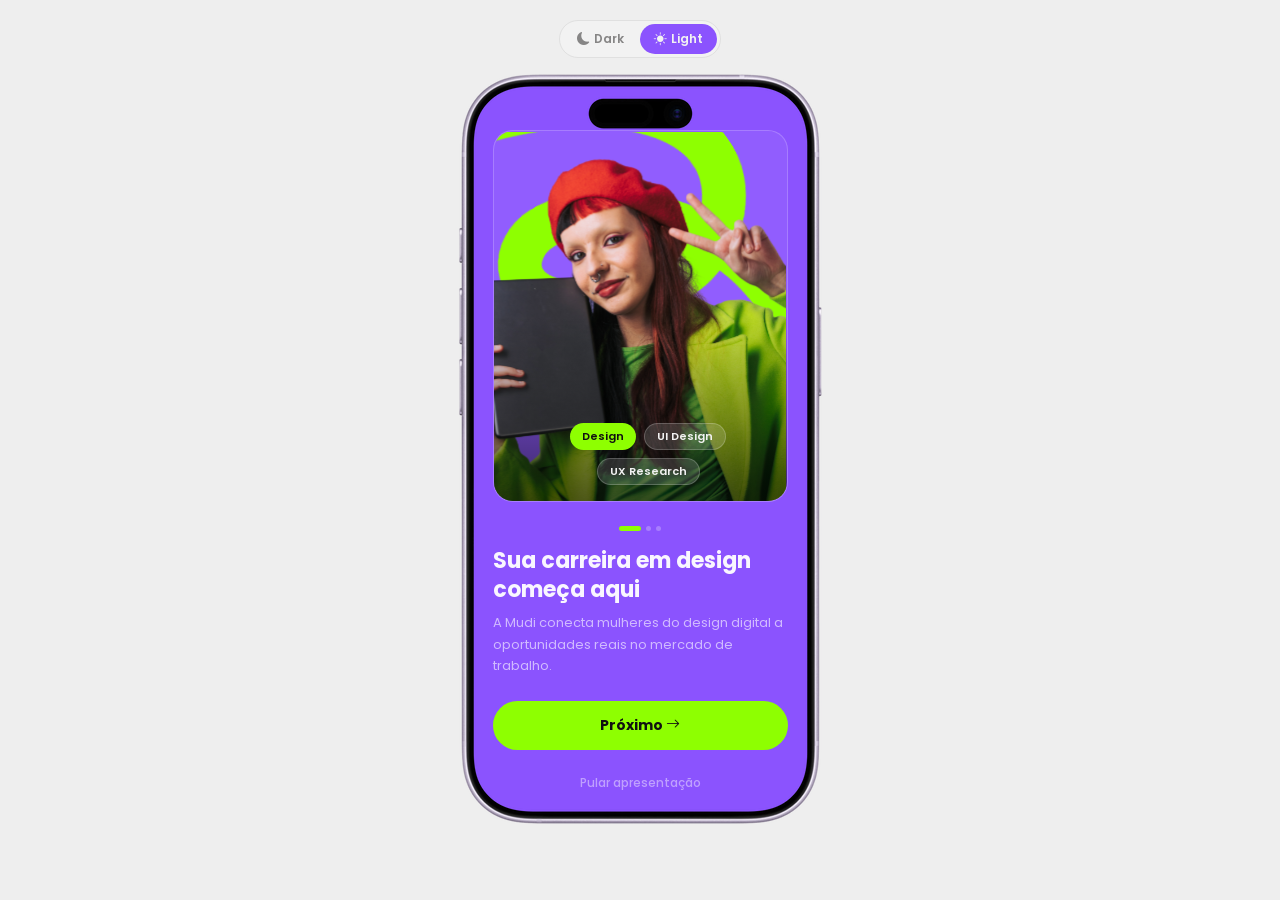
==== commit a55374bb: "Ajustando caminho relativo  das imagens." ====
--- a/index.html
+++ b/index.html
@@ -4,7 +4,7 @@
     <meta charset="UTF-8" />
     <meta name="viewport" content="width=device-width, initial-scale=1.0" />
     <title>Mudi</title>
-    <link rel="icon" type="image/x-icon" href="/images/brand/mudi.png">
+    <link rel="icon" type="image/x-icon" href="./images/brand/mudi.png">
     <link rel="preconnect" href="https://fonts.googleapis.com">
     <link rel="preconnect" href="https://fonts.gstatic.com" crossorigin>
     <link
@@ -61,7 +61,7 @@
           aria-label="Slide 1 de 3">
           <figure class="ob-illus ob-illus--photo" aria-hidden="true">
             <div class="ob-illus__placeholder">
-              <img src="/images/geral/onboarding/onboarding-hero.svg"
+              <img src="./images/geral/onboarding/onboarding-hero.svg"
                 alt="Designer segurando tablet e caneta stylus."
                 style="height: 100%;justify-content: start;width: 100%;" />
             </div>
@@ -99,7 +99,7 @@
           <figure class="ob-illus ob-illus--photo" aria-hidden="true">
             <div class="ob-illus__placeholder"
               style="bottom: 0;position: absolute;z-index: 0;">
-              <img src="/images/geral/onboarding/onboarding-mentorship.svg"
+              <img src="./images/geral/onboarding/onboarding-mentorship.svg"
                 alt="Mulher negra sorrindo com elementos gráficos verdes ao fundo."
                 style="height: 100%;width: 100%;" />
             </div>
@@ -141,7 +141,7 @@
           <figure class="ob-illus ob-illus--photo" aria-hidden="true"
             style="justify-content: start !important;">
             <div class="ob-illus__placeholder">
-              <img src="/images/geral/onboarding/onboarding-community.svg"
+              <img src="./images/geral/onboarding/onboarding-community.svg"
                 alt="Duas mulheres sorrindo juntas, uma com blazer amarelo e outra com suéter rosa."
                 style="height: 100%;width: 100%;" />
             </div>
@@ -149,13 +149,13 @@
             <figcaption class="ob-illus__caption ob-pills">
               <div class="ob-community">
                 <div class="ob-community__avatar ob-community__avatar--a"><img
-                    src="/images/geral/onboarding/photo1.svg"
+                    src="./images/geral/onboarding/photo1.svg"
                     alt="Foto de Usuária."></div>
                 <div class="ob-community__avatar ob-community__avatar--b"><img
-                    src="/images/geral/onboarding/photo2.svg"
+                    src="./images/geral/onboarding/photo2.svg"
                     alt="Foto de Usuária."></div>
                 <div class="ob-community__avatar ob-community__avatar--c"><img
-                    src="/images/geral/onboarding/photo3.svg"
+                    src="./images/geral/onboarding/photo3.svg"
                     alt="Foto de Usuária."></div>
                 <div
                   class="ob-community__avatar ob-community__avatar--more float-anim"
